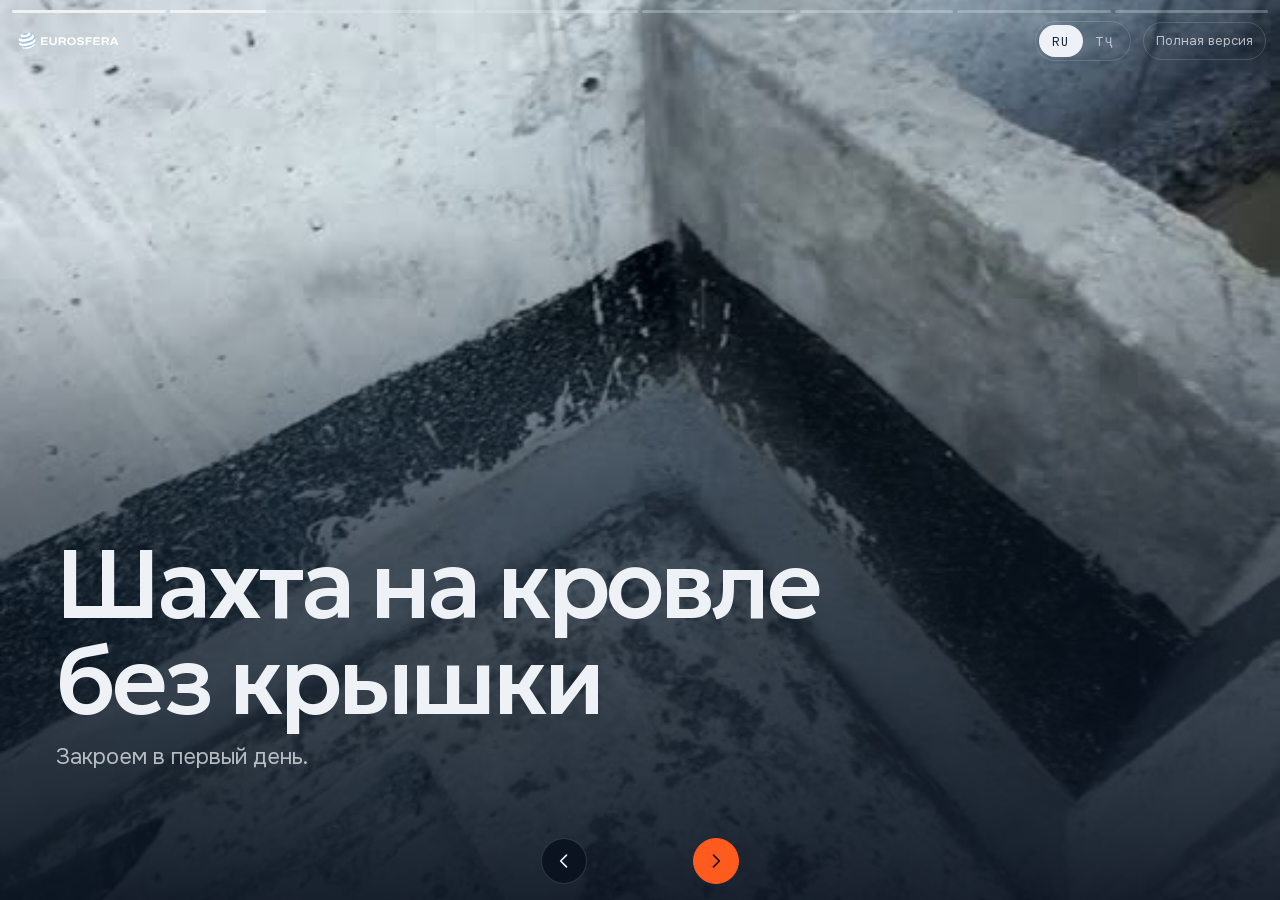
==== istorii.html @ 8c22d239 "Цена 30 000 € в месяц; короткие версии: прокрутка, сторис, одна минута; ролик для сайта Co-Authored-" ====
<!doctype html>
<html lang="ru" data-lang="ru">
<head>
<meta charset="utf-8">
<meta name="viewport" content="width=device-width, initial-scale=1, viewport-fit=cover">
<title>EUROSFERA для Sebiston Group — за 40 секунд</title>
<meta name="description" content="Предложение EUROSFERA для ГК «Sebiston Group»: целый отдел на ваших объектах — 30 000 € в месяц.">
<meta name="robots" content="noindex, nofollow">
<meta name="theme-color" content="#08111d">
<meta property="og:type" content="website">
<meta property="og:title" content="EUROSFERA для Sebiston Group — за 40 секунд">
<meta property="og:description" content="Достроим управление стройкой — этаж за этажом. Целый отдел на ваших объектах — 30 000 € в месяц.">
<meta property="og:image" content="https://gagauz113.github.io/eurosfera-90/img/og.jpg">
<meta property="og:image:width" content="1200"><meta property="og:image:height" content="630">
<meta name="twitter:card" content="summary_large_image">
<link rel="icon" href="img/favicon.svg" type="image/svg+xml">
<link rel="preload" as="font" type="font/woff2" href="fonts/geo-cyrillic.woff2" crossorigin>
<link rel="stylesheet" href="style.css">
<link rel="stylesheet" href="short.css">
<script>
(function(){var d=document.documentElement;d.classList.add('js');
if(/[?&]lang=tj/.test(location.search)){d.setAttribute('data-lang','tg');d.lang='tg';}
try{if(matchMedia('(prefers-reduced-motion: reduce)').matches)d.classList.add('reduce');}catch(e){}})();
window.__titles={ru:["EUROSFERA для Sebiston Group — за 40 секунд",''],tg:["EUROSFERA барои Sebiston Group — дар 40 сония",'']};
</script>
</head>
<body class="s-body">
<canvas id="scene" aria-hidden="true"></canvas>
<div class="scene-poster" aria-hidden="true"><img src="img/poster.jpg" alt="" width="1600" height="1000"></div>
<header class="s-top">
  <img src="img/logo-white.svg" alt="EUROSFERA" width="163" height="30">
  <div class="bar__lang" role="group" aria-label="Язык · Забон">
    <button type="button" data-set-lang="ru" aria-pressed="true">RU</button>
    <button type="button" data-set-lang="tg" aria-pressed="false" lang="tg">ТҶ</button>
  </div>
  <a class="s-full" href="index.html" data-keep-lang><span class="ru">Полная версия</span><span class="tg" lang="tg">Версияи пурра</span></a>
</header>
<div class="b-bars" aria-hidden="true"></div>
<button type="button" class="b-tap b-tap--prev" aria-label="Назад"></button>
<button type="button" class="b-tap b-tap--next" aria-label="Вперёд"></button>
<nav class="b-nav"><button type="button" class="b-prev" aria-label="Назад"><svg viewBox="0 0 24 24"><path d="M15 5l-7 7 7 7"/></svg></button><span class="b-pause" aria-live="polite"></span><button type="button" class="b-next" aria-label="Вперёд"><svg viewBox="0 0 24 24"><path d="M9 5l7 7-7 7"/></svg></button></nav>
<main class="b-stage">
<section class="b-slide" data-scene="hero" data-dur="6">
  <h2 class="b-title"><span class="ru">90 дней&nbsp;— и&nbsp;стройка работает как система</span><span class="tg" lang="tg">90 рӯз&nbsp;— ва&nbsp;сохтмон ҳамчун низом кор мекунад</span></h2>
  
</section>
<section class="b-slide" data-scene="about" data-dur="5.5"><div class="b-bg"><video muted loop playsinline preload="none" data-src="media/roof-shaft.mp4" poster="media/roof-shaft.jpg" aria-hidden="true"></video></div>
  <h2 class="b-title"><span class="ru">Шахта на&nbsp;кровле без&nbsp;крышки</span><span class="tg" lang="tg">Шахтаи бом бе сарпӯш</span></h2>
  <p class="b-text"><span class="ru">Закроем в&nbsp;первый день.</span><span class="tg" lang="tg">Дар&nbsp;рӯзи аввал мепӯшонем.</span></p>
</section>
<section class="b-slide" data-scene="about" data-dur="5.5"><div class="b-bg"><video muted loop playsinline preload="none" data-src="media/found-foil.mp4" poster="media/found-foil.jpg" aria-hidden="true"></video></div>
  <h2 class="b-title"><span class="ru">Фундамент −14 м на&nbsp;фольгоизоле</span><span class="tg" lang="tg">Таҳкурсӣ −14 м бо&nbsp;фолгоизол</span></h2>
  <p class="b-text"><span class="ru">Подберём технологию под слабый грунт.</span><span class="tg" lang="tg">Технологияро барои хоки суст интихоб мекунем.</span></p>
</section>
<section class="b-slide" data-scene="about" data-dur="5.5"><div class="b-bg"><video muted loop playsinline preload="none" data-src="media/roof-crumble.mp4" poster="media/roof-crumble.jpg" aria-hidden="true"></video></div>
  <h2 class="b-title"><span class="ru">Стяжка крошится</span><span class="tg" lang="tg">Стяжка мерезад</span></h2>
  <p class="b-text"><span class="ru">Сначала основание&nbsp;— потом гидроизоляция.</span><span class="tg" lang="tg">Аввал асос&nbsp;— баъд гидроизолятсия.</span></p>
</section>
<section class="b-slide" data-scene="floors" data-dur="12">
  <h2 class="b-title"><span class="ru">8 отделов&nbsp;— 8 этажей</span><span class="tg" lang="tg">8 шуъба&nbsp;— 8 ошёна</span></h2>
  <p class="b-text"><span class="ru">Кран ставит их по&nbsp;одному.</span><span class="tg" lang="tg">Кран онҳоро як-як мегузорад.</span></p>
</section>
<section class="b-slide b-slide--solid" data-scene="sheet" data-dur="7">
  <p class="b-title" style="color:var(--signal)"><span class="ru">30&nbsp;000&nbsp;€ в&nbsp;месяц</span><span class="tg" lang="tg">30&nbsp;000&nbsp;€ дар&nbsp;як&nbsp;моҳ</span></p>
  <h2 class="b-title"><span class="ru">Целый отдел на&nbsp;ваших объектах</span><span class="tg" lang="tg">Як&nbsp;шуъбаи пурра дар&nbsp;объектҳои шумо</span></h2>
  <p class="b-text"><span class="ru">Первый этап&nbsp;— 3 месяца.</span><span class="tg" lang="tg">Марҳилаи аввал&nbsp;— 3 моҳ.</span></p>
</section>
<section class="b-slide" data-scene="final" data-dur="30">
  <h2 class="b-title"><span class="ru">Следующий шаг&nbsp;— встреча</span><span class="tg" lang="tg">Қадами навбатӣ&nbsp;— вохӯрӣ</span></h2>
  
  <div class="b-cta"><a class="btn" href="tel:+359892098460"><span><span class="ru">Позвонить</span><span class="tg" lang="tg">Занг задан</span></span><i aria-hidden="true"></i></a>
      <a class="link link--light" href="mailto:sale@euro.s.bg">sale@euro.s.bg</a>
      <a class="link link--light" href="index.html" data-keep-lang><span class="ru">Полная презентация</span><span class="tg" lang="tg">Презентатсияи пурра</span></a></div>
</section>
<section class="b-slide a-center" data-scene="final" data-dur="9">
  <p class="a-verse" lang="tg" style="margin:0 auto">Биё, то қадри якдигар бидонем,<br>Ки то ногаҳ зи якдигар намонем.</p>
  <p class="a-verse-by mono"><span class="ru">Мавлоно Джалолиддин Балхи (Руми)</span><span class="tg" lang="tg">Мавлоно Ҷалолиддини Балхӣ</span></p>
  <p class="a-text ru" style="margin-left:auto;margin-right:auto">«Давай ценить друг друга — чтоб вдруг не&nbsp;остаться друг без&nbsp;друга».</p>
</section>
</main>
<script src="short.js" defer></script>
<script src="js/scene.min.js" defer></script>
</body>
</html>
---- style.css ----
/* Шрифты — локально. Все три содержат таджикские буквы қ ғ ҳ ҷ ӣ ӯ */
@font-face{font-family:"Geologica";font-weight:300 500;font-display:swap;src:url(fonts/geo-cyrillic-ext.woff2) format("woff2");unicode-range:U+0460-052F,U+1C80-1C8A,U+20B4,U+2DE0-2DFF,U+A640-A69F,U+FE2E-FE2F}
@font-face{font-family:"Geologica";font-weight:300 500;font-display:swap;src:url(fonts/geo-cyrillic.woff2) format("woff2");unicode-range:U+0301,U+0400-045F,U+0490-0491,U+04B0-04B1,U+2116}
@font-face{font-family:"Geologica";font-weight:300 500;font-display:swap;src:url(fonts/geo-latin.woff2) format("woff2");unicode-range:U+0000-00FF,U+0131,U+0152-0153,U+02BB-02BC,U+02C6,U+02DA,U+02DC,U+0304,U+0308,U+0329,U+2000-206F,U+20AC,U+2122,U+2191,U+2193,U+2212,U+2215,U+FEFF,U+FFFD}
@font-face{font-family:"Onest";font-weight:400 500;font-display:swap;src:url(fonts/onest-cyrillic-ext.woff2) format("woff2");unicode-range:U+0460-052F,U+1C80-1C8A,U+20B4,U+2DE0-2DFF,U+A640-A69F,U+FE2E-FE2F}
@font-face{font-family:"Onest";font-weight:400 500;font-display:swap;src:url(fonts/onest-cyrillic.woff2) format("woff2");unicode-range:U+0301,U+0400-045F,U+0490-0491,U+04B0-04B1,U+2116}
@font-face{font-family:"Onest";font-weight:400 500;font-display:swap;src:url(fonts/onest-latin.woff2) format("woff2");unicode-range:U+0000-00FF,U+0131,U+0152-0153,U+02BB-02BC,U+02C6,U+02DA,U+02DC,U+0304,U+0308,U+0329,U+2000-206F,U+20AC,U+2122,U+2191,U+2193,U+2212,U+2215,U+FEFF,U+FFFD}
@font-face{font-family:"IBM Plex Mono";font-weight:400;font-display:swap;src:url(fonts/plex-cyrillic-ext.woff2) format("woff2");unicode-range:U+0460-052F,U+1C80-1C8A,U+20B4,U+2DE0-2DFF,U+A640-A69F,U+FE2E-FE2F}
@font-face{font-family:"IBM Plex Mono";font-weight:400;font-display:swap;src:url(fonts/plex-cyrillic.woff2) format("woff2");unicode-range:U+0301,U+0400-045F,U+0490-0491,U+04B0-04B1,U+2116}
@font-face{font-family:"IBM Plex Mono";font-weight:400;font-display:swap;src:url(fonts/plex-latin.woff2) format("woff2");unicode-range:U+0000-00FF,U+0131,U+0152-0153,U+02BB-02BC,U+02C6,U+02DA,U+02DC,U+0304,U+0308,U+0329,U+2000-206F,U+20AC,U+2122,U+2191,U+2193,U+2212,U+2215,U+FEFF,U+FFFD}

@font-face{font-family:"Alegreya";font-style:italic;font-weight:400;font-display:swap;src:url(fonts/alegreya-i-cyrillic-ext.woff2) format("woff2");unicode-range:U+0460-052F,U+1C80-1C8A,U+20B4,U+2DE0-2DFF,U+A640-A69F,U+FE2E-FE2F}
@font-face{font-family:"Alegreya";font-style:italic;font-weight:400;font-display:swap;src:url(fonts/alegreya-i-cyrillic.woff2) format("woff2");unicode-range:U+0301,U+0400-045F,U+0490-0491,U+04B0-04B1,U+2116}
@font-face{font-family:"Alegreya";font-style:italic;font-weight:400;font-display:swap;src:url(fonts/alegreya-i-latin.woff2) format("woff2");unicode-range:U+0000-00FF,U+0131,U+0152-0153,U+02BB-02BC,U+02C6,U+02DA,U+02DC,U+0304,U+0308,U+0329,U+2000-206F,U+20AC,U+2122,U+2191,U+2193,U+2212,U+2215,U+FEFF,U+FFFD}

:root{
  --night:#08111d;
  --night-2:#0e1a2b;
  --paper:#f1f2ee;
  --paper-2:#e6e8e2;
  --white:#fbfbf8;
  --ink:#0b1b33;
  --dim:rgba(11,27,51,.68);
  --rule:rgba(11,27,51,.15);
  --light:#eef2f6;
  --light-dim:rgba(238,242,246,.72);
  --light-rule:rgba(238,242,246,.16);
  --signal:#ff5b1f;
  --signal-ink:#c2410c;
  --pad:clamp(20px,4.4vw,72px);
  --bar:56px;
  --display:"Geologica",system-ui,sans-serif;
  --text:"Onest",system-ui,sans-serif;
  --mono:"IBM Plex Mono",ui-monospace,monospace;
  --verse:"Alegreya",Georgia,serif;
  --ease:cubic-bezier(.22,.8,.2,1);
  color-scheme:dark;
}

/* ── язык: показываем только выбранный ── */
.tg{display:none}
html[data-lang="tg"] .ru{display:none}
html[data-lang="tg"] .tg{display:revert}

*,*::before,*::after{box-sizing:border-box}
html{-webkit-text-size-adjust:100%;background:var(--night);scroll-padding-top:calc(var(--bar) + 12px);scrollbar-color:#2a3d57 var(--night)}
body{margin:0;background:var(--night);color:var(--light);font:400 17px/1.55 var(--text);-webkit-font-smoothing:antialiased;overflow-x:clip}
img,video{display:block;max-width:100%}
a{color:inherit;text-decoration:none}
button{font:inherit;color:inherit;background:none;border:0;padding:0;cursor:pointer}
h1,h2,h3,p,ul,ol,dl,dd,dt,figure,blockquote{margin:0;padding:0}
ul,ol{list-style:none}
::selection{background:var(--signal);color:#160802}
:focus-visible{outline:2px solid var(--signal);outline-offset:3px;border-radius:4px}
.sheet :focus-visible,.panel :focus-visible,.fcard :focus-visible{outline-color:var(--ink)}
::-webkit-scrollbar{width:10px;height:10px}
::-webkit-scrollbar-track{background:var(--night)}
::-webkit-scrollbar-thumb{background:#24364f;border-radius:10px;border:2px solid var(--night)}
.mono{font:400 12.5px/1.45 var(--mono);letter-spacing:.05em;text-transform:uppercase}
.skip{position:fixed;left:-999px;top:8px;z-index:99;background:var(--paper);color:var(--ink);padding:10px 14px;border-radius:8px}
.skip:focus{left:16px}

/* ── сцена ── */
#scene{position:fixed;inset:0;width:100%;height:100%;z-index:0;display:block;background:var(--night)}
.scene-poster{display:none;position:fixed;inset:0;z-index:0}
.scene-poster img{width:100%;height:100%;object-fit:cover}
html.no-webgl .scene-poster{display:block}
.scene-poster::after{content:"";position:absolute;inset:0;background:rgba(8,17,29,.5)}
html.no-webgl #scene{display:none}

.flabels{position:fixed;inset:0;z-index:1;pointer-events:none;overflow:hidden}
.flabel{position:absolute;left:0;top:0;display:flex;align-items:center;gap:8px;padding:5px 10px 5px 6px;border-radius:999px;background:rgba(8,17,29,.86);color:var(--light);font:500 12.5px/1 var(--text);white-space:nowrap;opacity:0;transition:opacity .35s var(--ease),background .35s;margin-top:-13px;will-change:transform}
.flabel b{display:grid;place-items:center;width:18px;height:18px;border-radius:50%;background:var(--signal);color:#160802;font:500 11px/1 var(--mono)}
.flabel.is-on{opacity:1}
.flabel.is-active{background:var(--signal);color:#160802}
.flabel.is-active b{background:#160802;color:var(--signal)}
.flabel.is-done b{background:var(--light);color:var(--ink)}
@media (max-width:760px){.flabel{padding:4px;gap:0}.flabel > span,html[data-lang="tg"] .flabel > span.tg{display:none}}

/* ── шапка ── */
.bar{position:fixed;top:0;left:0;right:0;z-index:40;height:var(--bar);display:flex;align-items:center;gap:18px;padding:0 max(16px,env(safe-area-inset-right)) 0 max(16px,env(safe-area-inset-left));background:var(--night)}
.bar__logo img{height:22px;width:auto}
.bar__for{font-size:13.5px;color:var(--light-dim);white-space:nowrap}
.bar__lang{display:flex;margin-left:auto;border:1px solid var(--light-rule);border-radius:999px;padding:3px}
.bar__lang button{font:500 12.5px/1 var(--mono);letter-spacing:.06em;padding:8px 12px;border-radius:999px;color:var(--light-dim);transition:background .25s,color .25s;min-width:44px;min-height:32px}
.bar__lang button[aria-pressed="true"]{background:var(--light);color:var(--ink)}
.bar__cta{font-size:14px;padding:9px 16px;border-radius:999px;background:var(--signal);color:#160802;font-weight:500;white-space:nowrap;transition:background .25s}
.bar__cta:hover{background:#ff7340}
@media (max-width:640px){.bar__for{display:none}}
.bar__short{display:none}
@media (max-width:640px){.bar__long{display:none}.bar__short{display:inline}.bar__cta{padding:9px 13px}}
@media (max-width:440px){.bar{gap:10px}.bar__logo img{height:19px}}

.progress{position:fixed;top:var(--bar);left:0;right:0;height:2px;z-index:41;background:transparent;pointer-events:none}
.progress i{display:block;height:100%;background:var(--signal);transform-origin:left;transform:scaleX(0)}

/* ── нижний пульт: главы как слайды ── */
.dock{position:fixed;z-index:42;left:50%;bottom:max(14px,env(safe-area-inset-bottom));transform:translateX(-50%);display:flex;align-items:center;gap:4px;padding:5px;border-radius:999px;background:#08111d;border:1px solid var(--light-rule);box-shadow:0 10px 30px -10px rgba(0,0,0,.6)}
.dock__btn{width:44px;height:44px;border-radius:50%;display:grid;place-items:center;transition:background .25s,transform .2s var(--ease)}
.dock__btn svg{width:20px;height:20px;fill:none;stroke:var(--light);stroke-width:2;stroke-linecap:round;stroke-linejoin:round}
.dock__btn:hover{background:rgba(238,242,246,.1)}
.dock__btn:active{transform:scale(.94)}
.dock__btn--next{background:var(--signal)}
.dock__btn--next svg{stroke:#160802}
.dock__btn--next:hover{background:#ff7340}
.dock__btn[disabled]{opacity:.35;pointer-events:none}
.dock__mid{display:flex;align-items:center;gap:10px;padding:0 12px;min-height:44px;border-radius:999px;width:212px;justify-content:center;overflow:hidden}
.dock__name{overflow:hidden;text-overflow:ellipsis}
@media (max-width:420px){.dock__mid{width:184px}}
.dock__mid:hover{background:rgba(238,242,246,.08)}
.dock__num{font:400 12.5px/1 var(--mono);letter-spacing:.06em;color:var(--light-dim);white-space:nowrap}
.dock__name{font:500 14.5px/1 var(--text);white-space:nowrap}
.toc{position:absolute;bottom:calc(100% + 10px);left:50%;transform:translateX(-50%);width:min(320px,calc(100vw - 32px));max-height:calc(100svh - 150px);overflow:auto;background:var(--night-2);border:1px solid var(--light-rule);border-radius:18px;padding:8px;box-shadow:0 20px 50px -20px rgba(0,0,0,.7)}
.toc a{display:flex;gap:12px;align-items:baseline;padding:8px 12px;border-radius:10px;font-size:15px}
.toc a span:first-child{font:400 12px/1 var(--mono);color:var(--light-dim);min-width:22px}
.toc a:hover,.toc a[aria-current="true"]{background:rgba(238,242,246,.08)}
.toc a[aria-current="true"] span:first-child{color:var(--signal)}

/* ── общие элементы ── */
.h2{font:500 clamp(30px,4.3vw,64px)/1.03 var(--display);letter-spacing:-.035em;text-wrap:balance;max-width:20ch}
html[data-lang="tg"] .h2{font-size:clamp(28px,3.9vw,58px)}
.h3{font:500 clamp(19px,1.5vw,22px)/1.2 var(--display);letter-spacing:-.015em}
.lead{font-size:clamp(17.5px,1.4vw,21px);line-height:1.5;max-width:52ch;text-wrap:pretty}
.note{font-size:14px;color:var(--dim);max-width:60ch}
.btn{display:inline-flex;align-items:center;gap:14px;padding:7px 7px 7px 24px;border-radius:999px;background:var(--signal);color:#160802;font:500 16px/1.1 var(--text);transition:background .25s,transform .2s var(--ease)}
.btn i{width:42px;height:42px;border-radius:50%;background:#160802;position:relative;flex:none;transition:transform .35s var(--ease)}
.btn i::before{content:"";position:absolute;left:50%;top:50%;width:9px;height:9px;border-top:2px solid var(--signal);border-right:2px solid var(--signal);transform:translate(-70%,-50%) rotate(45deg)}
.btn:hover{background:#ff7340}
.btn:hover i{transform:translateX(3px)}
.btn:active{transform:scale(.97)}
.link{font-weight:500;padding-bottom:3px;background:linear-gradient(currentColor,currentColor) 0 100%/100% 1px no-repeat;transition:background-size .35s var(--ease)}
.link:hover{background-size:0 1px;background-position:100% 100%}
.link--light{color:var(--light)}

.ticks{display:grid;gap:12px}
.ticks li{position:relative;padding-left:30px;max-width:56ch}
.ticks li::before{content:"";position:absolute;left:2px;top:.42em;width:12px;height:7px;border-left:2px solid var(--signal-ink);border-bottom:2px solid var(--signal-ink);transform:rotate(-45deg)}
.ticks--light li::before{border-color:var(--signal)}

/* ── главы ── */
main{position:relative;z-index:2}
.ch{position:relative}
.ch--sheet{padding:10px;background:var(--night)}
.ch--sheet:first-of-type{padding-top:calc(var(--bar) + 10px)}
.sheet{position:relative;background:var(--paper);color:var(--ink);border-radius:20px;padding:clamp(40px,7vh,96px) var(--pad) clamp(44px,8vh,104px);max-width:1600px;margin:0 auto;overflow:clip}
.sheet .note{color:var(--dim)}
.panel{background:var(--paper);color:var(--ink);border-radius:18px;padding:clamp(24px,2.6vw,36px);width:min(480px,100%);box-shadow:0 24px 60px -30px rgba(0,0,0,.65)}
.panel p{margin-top:14px;max-width:46ch}

/* появление */
html.app-ok [data-reveal]{opacity:0;transform:translateY(16px);transition:opacity .8s var(--ease),transform .8s var(--ease)}
html.app-ok [data-reveal].is-in,html.reduce [data-reveal],html.reveal-all [data-reveal]{opacity:1;transform:none}

/* 01 — начало */
.ch--hero{min-height:100svh;display:flex;flex-direction:column;justify-content:flex-end;padding:calc(var(--bar) + 24px) var(--pad) clamp(96px,14vh,140px)}
.ch--hero::before{content:"";position:absolute;inset:0;z-index:-1;pointer-events:none;background:linear-gradient(90deg,rgba(8,17,29,.9) 0%,rgba(8,17,29,.55) 38%,rgba(8,17,29,0) 70%),linear-gradient(0deg,rgba(8,17,29,.85) 0%,rgba(8,17,29,0) 45%)}
.hero{max-width:min(860px,100%)}
.hero__meta{color:var(--light-dim)}
.hero__title{font:500 clamp(40px,6.6vw,96px)/.98 var(--display);letter-spacing:-.04em;margin-top:18px;text-wrap:balance;max-width:14ch}
html[data-lang="tg"] .hero__title{font-size:clamp(36px,5.6vw,84px);max-width:15ch}
.hero__lead{margin-top:clamp(18px,3vh,28px);font-size:clamp(17px,1.35vw,20px);line-height:1.5;color:var(--light);max-width:50ch;text-wrap:pretty}
.hero__cta{display:flex;flex-wrap:wrap;align-items:center;gap:22px 28px;margin-top:clamp(22px,4vh,36px)}
.hero__cue{transition:opacity .4s var(--ease);position:absolute;right:var(--pad);bottom:clamp(96px,14vh,140px);color:var(--light-dim);writing-mode:vertical-rl;transform:rotate(180deg)}
@media (max-width:760px){
  .ch--hero{padding-bottom:104px}
  .hero__title{font-size:clamp(34px,9.4vw,44px);margin-top:12px}
  html[data-lang="tg"] .hero__title{font-size:clamp(30px,8.4vw,40px)}
  .hero__lead{font-size:15.5px;line-height:1.45;margin-top:14px}
  .hero__cta{margin-top:20px;gap:16px 22px}
  .hero__meta{font-size:12px}
  .ch--hero::before{background:linear-gradient(0deg,rgba(8,17,29,.96) 0%,rgba(8,17,29,.86) 46%,rgba(8,17,29,.15) 72%,rgba(8,17,29,0) 100%)}
  .hero__cue{display:none}
}

/* 02 — о вас */
.about{display:grid;grid-template-columns:minmax(0,5fr) minmax(0,6fr);gap:clamp(32px,6vw,96px);align-items:start}
.about__text p{margin-top:18px;max-width:52ch}
.about__text .lead{margin-top:22px}
.photo{margin-top:clamp(28px,4vh,44px);border-radius:14px;overflow:hidden;background:var(--paper-2)}
.photo img{width:100%;height:auto}
.photo--tall img{aspect-ratio:4/3.3;object-fit:cover;object-position:50% 35%}
.photo figcaption{padding:10px 2px 0;color:var(--dim);background:var(--paper)}
.about__list .h3{padding-bottom:14px;border-bottom:1px solid var(--ink)}
.reg{width:100%;border-collapse:collapse;font-size:15px}
.reg thead{position:absolute;width:1px;height:1px;overflow:hidden;clip:rect(0 0 0 0)}
.reg tr{border-bottom:1px solid var(--rule)}
.reg th,.reg td{text-align:left;vertical-align:top;padding:13px 12px 13px 0}
.reg th[scope="row"]{font:500 16.5px/1.25 var(--display);letter-spacing:-.01em;width:34%}
.reg td{color:var(--dim)}
.reg td:last-child{color:var(--ink)}
.about__list .note{margin-top:18px}
@media (max-width:900px){
  .about{grid-template-columns:1fr}
  .reg,.reg tbody,.reg tr,.reg th,.reg td{display:block;width:auto}
  .reg tr{padding:12px 0}
  .reg th,.reg td{padding:2px 0}
}

/* 03 — обход */
.seen__head{display:grid;grid-template-columns:minmax(0,1fr) minmax(0,1fr);gap:32px;align-items:end}
.log{display:grid;grid-template-columns:repeat(4,minmax(0,1fr));gap:clamp(18px,2.2vw,32px) clamp(14px,1.6vw,24px);margin-top:clamp(36px,6vh,64px)}
.log__item h3{font:500 clamp(17px,1.25vw,19.5px)/1.22 var(--display);letter-spacing:-.01em;margin-top:14px;text-wrap:balance}
.log__item p{font-size:15px;line-height:1.48;margin-top:8px;color:var(--dim)}
.log__item .tag{color:var(--signal-ink);margin-top:10px}
.log__item .tag::before{content:"";display:inline-block;width:16px;height:10px;margin-right:8px;vertical-align:-1px;background:url("data:image/svg+xml,%3Csvg xmlns='http://www.w3.org/2000/svg' viewBox='0 0 16 10'%3E%3Cpath d='M1 5h13M10 1l4 4-4 4' fill='none' stroke='%23c2410c' stroke-width='1.6' stroke-linecap='round' stroke-linejoin='round'/%3E%3C/svg%3E") no-repeat center/contain}
.log__item .offer{margin-top:10px;padding-top:10px;border-top:1px solid var(--rule);font-size:14.5px;line-height:1.45;color:var(--ink)}
.log__item .offer b{font-weight:500;color:var(--signal-ink);margin-right:4px}
.seen__disc{margin-top:12px;font-size:13.5px}
.clip{position:relative;aspect-ratio:9/16;border-radius:14px;overflow:hidden;background:#1a2433}
.clip video,.clip img{width:100%;height:100%;object-fit:cover}
.clip__n{position:absolute;left:10px;top:10px;padding:5px 8px;border-radius:999px;background:rgba(8,17,29,.82);color:var(--light)}
.clip--photo img{object-position:50% 70%}
.seen__foot{display:grid;grid-template-columns:minmax(0,3fr) minmax(0,2fr);gap:clamp(28px,5vw,80px);margin-top:clamp(48px,9vh,96px);padding-top:clamp(28px,4vh,40px);border-top:1px solid var(--ink);align-items:end}
.quote p{font:300 clamp(24px,2.7vw,40px)/1.18 var(--display);letter-spacing:-.025em;text-wrap:pretty}
.quote footer{margin-top:16px;color:var(--dim)}
.seen__vac{font-size:clamp(17px,1.3vw,19px);line-height:1.5}
.bot__note{margin-top:14px;font-size:13.5px}
@media (max-width:1100px){.log{grid-template-columns:repeat(2,minmax(0,1fr))}}
@media (max-width:760px){
  .seen__head,.seen__foot{grid-template-columns:1fr}
  .seen__head .lead{margin-top:0}
  .log{gap:24px 12px}
  .log__item p{font-size:14px}
}

/* 04 — пробелы (сцена) */
.ch--gaps{min-height:130svh;display:flex;align-items:center;padding:calc(var(--bar) + 30px) var(--pad) 110px}
.gaps{display:grid;grid-template-columns:1fr 1fr;gap:8px 18px;margin-top:20px;padding-top:18px;border-top:1px solid var(--rule)}
.gaps li{display:flex;gap:10px;align-items:baseline;font-size:15px;line-height:1.3}
.gaps b{display:inline-grid;place-items:center;flex:none;width:20px;height:20px;border-radius:50%;background:var(--signal);color:#160802;font-size:11px;letter-spacing:0;transform:translateY(3px)}
@media (max-width:760px){
  .ch--gaps{align-items:flex-end;min-height:150svh;padding-bottom:96px}
  .panel{padding:22px}
}

/* 05 — калькулятор */
.calc{display:grid;grid-template-columns:minmax(0,1fr) minmax(0,1fr);gap:clamp(32px,6vw,96px);align-items:start}
.calc__text .lead{margin-top:22px}
.leaks{margin-top:clamp(28px,5vh,48px);border-top:1px solid var(--ink)}
.leaks div{display:grid;grid-template-columns:minmax(110px,1fr) 3fr;gap:18px;padding:14px 0;border-bottom:1px solid var(--rule)}
.leaks dt{font:500 17px/1.3 var(--display)}
.leaks dd{color:var(--dim);font-size:15.5px}
.calc__box{background:var(--white);border-radius:18px;padding:clamp(22px,3vw,40px);box-shadow:0 1px 0 var(--rule),0 24px 50px -32px rgba(11,27,51,.35)}
.field{display:block}
.field + .field{margin-top:30px}
.field__top{display:flex;justify-content:space-between;align-items:baseline;gap:14px}
.field__name{font-weight:500}
.field output{font-size:15px;color:var(--ink);white-space:nowrap}
.field__scale,.field__hint{display:flex;justify-content:space-between;margin-top:8px;color:var(--dim);font-size:13.5px}
.field__scale{font-size:12px}
input[type=range]{-webkit-appearance:none;appearance:none;width:100%;height:32px;background:transparent;margin-top:8px;cursor:pointer;touch-action:pan-y}
input[type=range]::-webkit-slider-runnable-track{height:3px;border-radius:3px;background:linear-gradient(var(--ink),var(--ink)) 0/var(--fill,20%) 100% no-repeat,var(--rule)}
input[type=range]::-moz-range-track{height:3px;border-radius:3px;background:var(--rule)}
input[type=range]::-moz-range-progress{height:3px;background:var(--ink)}
input[type=range]::-webkit-slider-thumb{-webkit-appearance:none;width:26px;height:26px;border-radius:50%;background:var(--signal);border:4px solid var(--white);box-shadow:0 0 0 1px var(--signal-ink);margin-top:-11.5px}
input[type=range]::-moz-range-thumb{width:20px;height:20px;border-radius:50%;background:var(--signal);border:4px solid var(--white);box-shadow:0 0 0 1px var(--signal-ink)}
.calc__res{display:grid;grid-template-columns:1fr 1fr;gap:20px;margin-top:34px;padding-top:24px;border-top:1px solid var(--ink)}
.calc__res > div:first-child{grid-column:1/-1}
.calc__lbl{display:block;font-size:14px;color:var(--dim)}
.calc__big{display:block;font:500 clamp(36px,5.4vw,76px)/1 var(--display);letter-spacing:-.04em;margin-top:6px;color:var(--signal-ink);font-variant-numeric:tabular-nums}
.calc__mid{display:block;font:500 clamp(24px,2.4vw,34px)/1.05 var(--display);letter-spacing:-.03em;margin-top:6px;font-variant-numeric:tabular-nums}
.calc__small{display:block;font-size:13.5px;color:var(--dim);margin-top:4px}
.calc__box .note{margin-top:22px;font-size:13px}
@media (max-width:900px){.calc{grid-template-columns:1fr}}

/* 06 — восемь этажей */
.ch--floors{padding:0}
.floors__intro{margin:0 var(--pad);position:relative;top:0;width:auto;max-width:480px}
.ch--floors > .floors__intro{margin-top:calc(var(--bar) + 30vh)}
.floors__track{position:relative;height:calc(100svh + 8 * 85svh)}
.floors__stick{position:sticky;top:0;height:100svh;display:flex;align-items:center;padding:calc(var(--bar) + 24px) var(--pad) 104px}
.floors__box{width:min(480px,100%)}
.rail{display:grid;grid-template-columns:repeat(8,1fr);gap:4px;width:min(480px,100%);margin-bottom:10px}
.rail li{height:3px;border-radius:3px;background:rgba(238,242,246,.22);overflow:hidden;position:relative}
.rail li i{position:absolute;inset:0;background:var(--light);transform-origin:left;transform:scaleX(0)}
.rail li.is-on i{background:var(--signal)}
.fcards{display:grid;width:min(480px,100%)}
.fcard{grid-area:1/1;background:var(--paper);color:var(--ink);border-radius:18px;padding:clamp(22px,2.4vw,32px);box-shadow:0 24px 60px -30px rgba(0,0,0,.7);opacity:0;visibility:hidden;transform:translateY(10px);transition:opacity .45s var(--ease),transform .45s var(--ease),visibility 0s .45s}
.fcard.is-on{opacity:1;visibility:visible;transform:none;transition:opacity .45s var(--ease),transform .45s var(--ease),visibility 0s}
.fcard__n{color:var(--signal-ink)}
.fcard__t{font:500 clamp(26px,2.4vw,34px)/1.05 var(--display);letter-spacing:-.03em;margin-top:8px;text-wrap:balance}
.fcard__now{margin-top:14px;font-size:15.5px;line-height:1.45;color:var(--dim)}
.fcard__now b{font-weight:500;color:var(--signal-ink);margin-right:4px}
.fcard__do{display:grid;gap:9px;margin-top:16px;padding-top:16px;border-top:1px solid var(--rule)}
.fcard__do li{position:relative;padding-left:26px;font-size:15.5px;line-height:1.4}
.fcard__do li::before{content:"";position:absolute;left:2px;top:.36em;width:11px;height:6px;border-left:2px solid var(--ink);border-bottom:2px solid var(--ink);transform:rotate(-45deg)}
.fcard__rep{margin-top:16px;color:var(--dim);text-transform:none;letter-spacing:.02em;font-size:12.5px}
@media (max-width:760px){
  .ch--floors > .floors__intro{margin-top:calc(var(--bar) + 44vh)}
  .floors__stick{align-items:flex-end;padding:calc(var(--bar) + 16px) 16px 84px}
  .fcard{padding:18px 18px 16px}
  .fcard__t{font-size:24px}
  .fcard__now,.fcard__do li{font-size:14.5px}
  .fcard__do{gap:6px;margin-top:12px;padding-top:12px}
  .fcard__rep{margin-top:12px;font-size:12px}
}

/* 07 — бот */
.bot{display:grid;grid-template-columns:minmax(0,1fr) minmax(0,430px);gap:clamp(32px,6vw,96px);align-items:center}
.bot__text .lead{margin-top:22px}
.bot__text .ticks{margin-top:28px}
.bot__punch{margin-top:28px;font:500 clamp(19px,1.6vw,24px)/1.3 var(--display);letter-spacing:-.02em;max-width:30ch}
.phone{background:#0e1621;color:#e9eef4;border-radius:38px;border:10px solid #04080e;box-shadow:0 40px 80px -40px rgba(11,27,51,.6);display:flex;flex-direction:column;height:min(720px,82svh);min-height:560px;overflow:hidden}
.phone__top{display:flex;align-items:center;gap:12px;padding:16px 16px 12px;background:#17212b;border-bottom:1px solid rgba(255,255,255,.05)}
.phone__ava{width:38px;height:38px;border-radius:50%;background:var(--signal);display:grid;place-items:center;flex:none}
.phone__ava svg{width:20px;height:20px;fill:none;stroke:#160802;stroke-width:2;stroke-linejoin:round}
.phone__who b{display:block;font-weight:500;font-size:15px}
.phone__who small{font-size:12.5px;color:#7f91a4}
.chat{flex:1;display:flex;flex-direction:column;justify-content:flex-start;gap:8px;padding:14px 12px;overflow-y:auto;overscroll-behavior:contain;scrollbar-width:thin;scrollbar-color:#2b3a4c transparent;font-size:14px;line-height:1.38}
.chat::before{content:"";flex:1 1 auto}
.msg{max-width:86%;padding:8px 11px 9px;border-radius:14px;background:#182533;align-self:flex-start;border-bottom-left-radius:4px}
.msg__from{display:block;font-size:12.5px;font-weight:500;color:#6ab2f2;margin-bottom:3px}
.msg__voice{display:flex;align-items:center;gap:8px;margin:2px 0 6px}
.msg__voice svg{width:18px;height:18px;fill:none;stroke:#6ab2f2;stroke-width:2;stroke-linecap:round}
.msg__voice i{flex:1;height:14px;min-width:90px;background:repeating-linear-gradient(90deg,#6ab2f2 0 2px,transparent 2px 5px);-webkit-mask:linear-gradient(90deg,#000 0 60%,rgba(0,0,0,.35) 60%);mask:linear-gradient(90deg,#000 0 60%,rgba(0,0,0,.35) 60%)}
.msg__voice em{font-style:normal;font-size:11px;color:#7f91a4}
.msg__txt{color:#c9d6e2;font-style:normal}
.msg--bot{background:#1d2a39}
.msg--bot b{font-weight:500}
.msg--out{align-self:flex-end;background:#2b5278;border-bottom-left-radius:14px;border-bottom-right-radius:4px}
.msg--out .msg__from{color:#b8d9f8}
.msg--out .msg__txt{color:#fff}
.ok{display:inline-block;width:12px;height:7px;border-left:2px solid #5fd38a;border-bottom:2px solid #5fd38a;transform:rotate(-45deg) translate(1px,-2px)}
.prices{display:grid;gap:3px;margin:8px 0;font-size:12px}
.prices > span{display:flex;justify-content:space-between;gap:12px;padding:4px 8px;border-radius:6px;background:rgba(255,255,255,.04)}
.prices > span.best{background:rgba(95,211,138,.14);color:#bff0d0}
.prices b{font-weight:400}
.phone__foot{display:flex;justify-content:space-between;align-items:center;gap:12px;padding:10px 14px 12px;background:#17212b;color:#7f91a4}
.phone__foot .mono{font-size:11.5px;letter-spacing:.03em}
.replay{font-size:13px;color:#e9eef4;padding:8px 12px;border-radius:999px;border:1px solid rgba(255,255,255,.18);white-space:nowrap}
.replay:hover{background:rgba(255,255,255,.08)}
html.app-ok .chat .msg{display:none}
html.app-ok .chat .msg.is-in{display:block;animation:pop .45s var(--ease) both}
html.app-ok .chat .typing{display:flex}
.typing{align-self:flex-start;gap:4px;padding:11px 12px;border-radius:14px;background:#1d2a39;display:none}
.typing i{width:6px;height:6px;border-radius:50%;background:#7f91a4;animation:dot 1s infinite}
.typing i:nth-child(2){animation-delay:.15s}.typing i:nth-child(3){animation-delay:.3s}
@keyframes pop{from{opacity:0;transform:translateY(8px) scale(.98)}to{opacity:1;transform:none}}
@keyframes dot{0%,100%{opacity:.3}50%{opacity:1}}
@media (max-width:900px){.bot{grid-template-columns:1fr}.phone{max-width:420px;width:100%;margin:0 auto;height:640px}}

/* 08 — инструкции */
.docs{display:grid;grid-template-columns:minmax(0,5fr) minmax(0,6fr);gap:clamp(32px,6vw,96px);align-items:start}
.docs__text .lead{margin-top:22px}
.docs__text .ticks{margin-top:28px}
.paper{background:var(--white);border-radius:6px;padding:clamp(22px,3vw,40px);box-shadow:0 2px 4px rgba(11,27,51,.06),0 30px 60px -30px rgba(11,27,51,.35);transform:rotate(-.6deg)}
.paper__head{color:var(--dim);padding-bottom:14px;border-bottom:1px solid var(--rule)}
.paper__cols{display:grid;grid-template-columns:1fr 1fr;gap:clamp(18px,2.4vw,36px);margin-top:20px}
.paper__cols > div + div{padding-left:clamp(18px,2.4vw,36px);border-left:1px solid var(--rule)}
.paper h3{font:500 17px/1.25 var(--display);letter-spacing:-.01em}
.paper ol{counter-reset:p;margin-top:14px;display:grid;gap:10px}
.paper li{counter-increment:p;position:relative;padding-left:26px;font-size:14.5px;line-height:1.45}
.paper li::before{content:counter(p);position:absolute;left:0;top:1px;font:400 12px/1.6 var(--mono);color:var(--signal-ink)}
.paper__sign{display:flex;flex-wrap:wrap;gap:12px 28px;margin-top:26px;padding-top:14px;border-top:1px dashed var(--rule);color:var(--dim);font-size:12px}
@media (max-width:900px){.docs{grid-template-columns:1fr}.paper{transform:none}}
@media (max-width:620px){.paper__cols{grid-template-columns:1fr}.paper__cols > div + div{padding-left:0;border-left:0;padding-top:18px;border-top:1px solid var(--rule)}}

/* 09 — фабрики */
.fab .lead{margin-top:22px}
.chain{display:grid;grid-template-columns:repeat(3,minmax(0,1fr));gap:0;margin-top:clamp(36px,6vh,64px);position:relative}
.chain__node{position:relative;padding:26px 24px 0 0;border-top:2px solid var(--ink)}
.chain__node::before{content:"";position:absolute;left:0;top:-8px;width:14px;height:14px;border-radius:50%;background:var(--ink)}
.chain__node::after{content:"";position:absolute;right:14px;top:-7px;width:11px;height:11px;border-top:2px solid var(--ink);border-right:2px solid var(--ink);transform:rotate(45deg)}
.chain__node:last-child::after{display:none}
.chain__node b{display:block;font:500 clamp(20px,1.9vw,28px)/1.1 var(--display);letter-spacing:-.025em}
.chain__node > span{display:block;margin-top:8px;color:var(--dim);font-size:15px;max-width:30ch}
.chain__node--us{border-top-color:var(--signal)}
.chain__node--us::before{background:var(--signal)}
.chain__node--us b{color:var(--signal-ink)}
.fab__cols{display:grid;grid-template-columns:minmax(0,1fr) minmax(0,1fr);gap:clamp(28px,5vw,80px);margin-top:clamp(40px,7vh,72px)}
.steps3{display:grid;gap:14px}
.steps3 li{display:flex;gap:14px;align-items:baseline;font-size:17px;padding-bottom:14px;border-bottom:1px solid var(--rule)}
.steps3 b{color:var(--signal-ink);flex:none}
.fab__what p{margin-top:10px;max-width:52ch}
.fab__punch{font:500 clamp(18px,1.5vw,22px)/1.3 var(--display);letter-spacing:-.02em;margin-top:22px !important}
@media (max-width:820px){
  .chain{grid-template-columns:1fr;gap:26px;padding-left:18px;border-left:2px solid var(--ink)}
  .chain__node{border-top:0;padding:0}
  .chain__node::before{left:-26px;top:6px}
  .chain__node::after{display:none}
  .fab__cols{grid-template-columns:1fr}
}

/* 10 — команда */
.team{display:grid;grid-template-columns:minmax(0,1fr) minmax(0,1fr);gap:clamp(32px,6vw,96px);align-items:start}
.team__text .lead{margin-top:22px}
.photo--wide img{aspect-ratio:1024/462;object-fit:cover}
.team__lists{display:grid;gap:30px}
.team__part{margin-top:14px;color:var(--dim);max-width:52ch}
.team__dayh{margin-top:clamp(28px,4vh,40px)}
.day{display:grid;margin-top:12px;border-top:1px solid var(--ink)}
.day li{display:grid;grid-template-columns:64px 1fr;gap:14px;align-items:baseline;padding:11px 0;border-bottom:1px solid var(--rule);font-size:16px}
.day b{font-weight:400;color:var(--signal-ink);font-size:13px}
.who{margin-top:clamp(28px,4vh,40px);padding:clamp(18px,2vw,24px);border-radius:14px;background:var(--paper-2)}
.who p{margin-top:8px;max-width:56ch}
.team__lists .h3{padding-bottom:12px;border-bottom:1px solid var(--ink)}
.roles{display:grid;gap:0}
.roles li{padding:11px 0;border-bottom:1px solid var(--rule);font-size:16px}
.roles--two{grid-template-columns:1fr 1fr;column-gap:24px}
@media (max-width:900px){.team{grid-template-columns:1fr}}
@media (max-width:520px){.roles--two{grid-template-columns:1fr}}

/* 11 — 90 дней */
.weeks{display:grid;grid-template-columns:repeat(13,1fr);gap:4px;margin-top:clamp(36px,6vh,60px)}
.weeks i{height:10px;border-radius:2px;background:var(--ink);opacity:.18}
.weeks i:nth-child(-n+4){opacity:.4}
.weeks i:nth-child(n+5):nth-child(-n+9){opacity:.65}
.weeks i:nth-child(n+10){background:var(--signal)}
.months{display:grid;grid-template-columns:repeat(3,minmax(0,1fr));gap:clamp(22px,3vw,48px);margin-top:22px}
.months li{padding-top:18px;border-top:1px solid var(--ink)}
.months .mono{color:var(--dim)}
.months h3{font:500 clamp(28px,3vw,44px)/1 var(--display);letter-spacing:-.035em;margin-top:12px}
.months li > p:nth-of-type(2){margin-top:14px;font-size:16px;max-width:38ch}
.months__check{margin-top:14px;padding-top:12px;border-top:1px dashed var(--rule);font-size:15px;max-width:40ch;color:var(--ink)}
.months__check::before{content:"";display:inline-block;width:10px;height:6px;margin-right:9px;border-left:2px solid var(--signal-ink);border-bottom:2px solid var(--signal-ink);transform:rotate(-45deg) translateY(-3px)}
@media (max-width:820px){.months{grid-template-columns:1fr}.weeks{grid-template-columns:repeat(13,1fr)}}

/* 12 — стоимость */
.sheet--price{background:var(--white)}
.price__title{font:500 clamp(48px,8vw,96px)/.95 var(--display);letter-spacing:-.045em;text-wrap:balance}
.price__sub{margin-top:16px;font-size:clamp(17px,1.4vw,21px);line-height:1.45;max-width:56ch;color:var(--ink)}
.price__parts{display:grid;grid-template-columns:1fr 1fr;gap:clamp(22px,3vw,48px);margin-top:clamp(36px,6vh,64px)}
.part{padding-top:18px;border-top:2px solid var(--ink)}
.part__sum{display:block;font-size:15px;color:var(--signal-ink)}
.part h3{font:500 clamp(22px,2vw,30px)/1.1 var(--display);letter-spacing:-.025em;margin-top:10px;text-wrap:balance}
.part p{margin-top:12px;max-width:50ch;color:var(--dim)}
.payback{display:grid;grid-template-columns:minmax(0,1fr) minmax(0,1fr);gap:clamp(28px,5vw,80px);margin-top:clamp(44px,8vh,84px);align-items:center}
.payback .leaks{margin-top:16px}
.calc__pb .calc__mid{color:var(--signal-ink)}
.price__terms{margin-top:18px;padding-top:16px;border-top:1px solid var(--rule);font-size:14.5px;color:var(--dim);max-width:90ch}
@media (max-width:900px){.payback{grid-template-columns:1fr}}
.price__also{margin-top:clamp(40px,7vh,72px);padding:clamp(22px,3vw,36px);border-radius:16px;background:var(--paper)}
.ticks--inline{grid-template-columns:repeat(auto-fit,minmax(min(100%,300px),1fr));margin-top:16px}
.price__cmp{margin-top:22px;padding-top:18px;border-top:1px solid var(--rule);font:500 clamp(17px,1.4vw,20px)/1.35 var(--display);letter-spacing:-.015em}
@media (max-width:760px){.price__parts{grid-template-columns:1fr}}

/* 13 — дальше */
.next .lead{margin-top:22px}
.path{display:grid;grid-template-columns:repeat(3,minmax(0,1fr));gap:clamp(22px,3vw,48px);margin-top:clamp(36px,6vh,64px)}
.path li{padding-top:18px;border-top:1px solid var(--ink)}
.path b{display:block;font:500 clamp(36px,4vw,60px)/1 var(--display);letter-spacing:-.04em;color:var(--signal-ink)}
.path__arrow svg{width:clamp(40px,4vw,56px);height:auto;margin:6px 0 4px}
.path h3{font:500 clamp(20px,1.8vw,26px)/1.15 var(--display);letter-spacing:-.02em;margin-top:14px}
.path p{margin-top:10px;color:var(--dim);max-width:40ch}
@media (max-width:820px){.path{grid-template-columns:1fr}}

/* 14 — итог (сцена) */
.ch--final{min-height:100svh;padding:calc(var(--bar) + 40px) var(--pad) 120px}
.final{display:grid;grid-template-columns:minmax(0,480px) minmax(0,1fr);gap:32px;align-items:end;min-height:calc(100svh - var(--bar) - 160px)}
.final__panel .ticks{margin-top:18px;gap:9px}
.final__panel .ticks li{font-size:15.5px}
.final__panel .ticks li::before{border-color:var(--signal-ink)}
.contact{justify-self:end;text-align:right;max-width:620px}
.contact__title{font:500 clamp(40px,5.2vw,78px)/.98 var(--display);letter-spacing:-.04em;text-wrap:balance}
html[data-lang="tg"] .contact__title{font-size:clamp(34px,4.2vw,64px);max-width:12ch;margin-left:auto}
.contact__next{margin-top:14px;font-size:clamp(16px,1.3vw,19px);line-height:1.45;color:var(--light);max-width:44ch;margin-left:auto}
.contact__who{margin-top:14px;color:var(--light-dim)}
.contact__ways{display:grid;gap:4px;margin-top:22px}
.contact__big{font:400 clamp(22px,2.2vw,32px)/1.25 var(--display);letter-spacing:-.02em;justify-self:end;background:linear-gradient(var(--signal),var(--signal)) 0 100%/100% 2px no-repeat;padding-bottom:2px;transition:color .25s}
.contact__big:hover{color:var(--signal)}
.contact__firm{margin-top:22px;color:var(--light-dim);text-transform:none;letter-spacing:.02em;font-size:12px}
.credits{margin-top:12px;font-size:12px;color:rgba(238,242,246,.5);max-width:60ch;margin-left:auto}
.ch--final::before{content:"";position:absolute;inset:0;z-index:-1;pointer-events:none;background:linear-gradient(0deg,rgba(8,17,29,.92) 0%,rgba(8,17,29,0) 50%)}
@media (max-width:900px){
  .ch--final{padding-top:60svh}
  .final{grid-template-columns:1fr;min-height:0}
  .contact{justify-self:start;text-align:left}
  .contact__big{justify-self:start}
  .credits{margin-left:0}
  .contact__next{margin-left:0}
}

/* без движения */
@media (prefers-reduced-motion:reduce){
  *,*::before,*::after{animation-duration:.01ms !important;animation-iteration-count:1 !important;transition-duration:.01ms !important;scroll-behavior:auto !important}
}

/* печать: листы по порядку */
@media print{
  #scene,.flabels,.bar,.dock,.progress,.scene-poster{display:none !important}
  body{background:#fff}
  .sheet{border-radius:0}
  [data-reveal]{opacity:1 !important;transform:none !important}
  .chat .msg{display:block !important}
}

/* горизонтальный телефон: невысокий экран */
@media (max-height:520px) and (orientation:landscape){
  :root{--bar:48px}
  .floors__stick{align-items:center;padding:calc(var(--bar) + 8px) 16px 64px}
  .fcard{padding:14px 16px}
  .fcard__t{font-size:20px}
  .fcard__do{display:none}
  .fcard__now{margin-top:8px;font-size:13.5px}
  .fcard__rep{margin-top:8px}
  .dock{bottom:8px}
  .dock__btn{width:38px;height:38px}
  .dock__mid{min-height:38px}
}

/* стихи: эпиграф к цене и финальный бейт */
.verse{font:italic 400 1em/1.18 var(--verse);letter-spacing:0;text-wrap:balance}
.worth{display:grid;grid-template-columns:minmax(0,5fr) minmax(0,6fr);gap:clamp(28px,5vw,88px);align-items:end;padding-bottom:clamp(40px,7vh,72px);margin-bottom:clamp(40px,7vh,72px);border-bottom:1px solid var(--rule)}
.worth__epi .verse{font-size:clamp(28px,3vw,46px);color:var(--ink)}
.worth__tr{margin-top:14px;color:var(--dim);font-size:15.5px;max-width:42ch}
.worth__epi footer{margin-top:14px;color:var(--signal-ink)}
.worth__title{font:500 clamp(30px,4vw,60px)/1.02 var(--display);letter-spacing:-.035em;text-wrap:balance}
.worth__text{margin-top:18px;font-size:clamp(17px,1.35vw,20px);line-height:1.5;max-width:52ch}
html[data-lang="tg"] .worth__tr,html[data-lang="tg"] .bayt__tr{display:none}
@media (max-width:820px){.worth{grid-template-columns:1fr;align-items:start}}

.ch--bayt{min-height:100svh;display:flex;align-items:center;justify-content:center;padding:calc(var(--bar) + 40px) var(--pad) 130px;text-align:center}
.ch--bayt::before{content:"";position:absolute;inset:0;z-index:-1;pointer-events:none;background:radial-gradient(ellipse at 50% 52%,rgba(8,17,29,.95) 0%,rgba(8,17,29,.86) 50%,rgba(8,17,29,.55) 100%)}
.bayt{max-width:1100px}
.bayt__verse .verse{font-size:clamp(34px,5.6vw,86px);line-height:1.12;color:#fff7ea}
.bayt__verse footer{margin-top:22px;color:#ff8a5c}
.bayt__tr{margin:26px auto 0;font-size:clamp(17px,1.5vw,22px);line-height:1.45;color:var(--light-dim);max-width:44ch;font-style:normal}
.bayt__us{margin:clamp(30px,5vh,48px) auto 0;font:300 clamp(19px,1.8vw,26px)/1.35 var(--display);letter-spacing:-.015em;max-width:40ch;text-wrap:balance}
.bayt__sign{display:flex;flex-wrap:wrap;justify-content:center;align-items:center;gap:14px 26px;margin-top:clamp(30px,5vh,44px)}
.bayt__sign img{height:22px;width:auto}
html.app-ok .bayt__verse .w{display:inline-block;opacity:0;transform:translateY(.28em);filter:blur(6px);transition:opacity 1.3s var(--ease),transform 1.3s var(--ease),filter 1.3s var(--ease);transition-delay:calc(var(--i) * 190ms + 200ms)}
html.app-ok .bayt .bayt__verse footer,html.app-ok .bayt .bayt__tr,html.app-ok .bayt .bayt__us,html.app-ok .bayt .bayt__sign{opacity:0;transition:opacity 1.2s var(--ease) 3.1s}
html.app-ok .bayt.is-in .bayt__verse footer,html.app-ok .bayt.is-in .bayt__tr,html.app-ok .bayt.is-in .bayt__us,html.app-ok .bayt.is-in .bayt__sign,html.reduce .bayt .bayt__tr,html.reduce .bayt .bayt__us,html.reduce .bayt .bayt__sign,html.reduce .bayt .bayt__verse footer{opacity:1}
.br-m{display:none}
@media (max-width:600px){.br-m{display:inline}}
html.app-ok .bayt.is-in .bayt__verse .w,html.reduce .bayt__verse .w,html.reveal-all .bayt__verse .w{opacity:1;transform:none;filter:none}

/* приёмка арт-директора: правки */
html.scrolled .hero__cue{opacity:0}
.panel .h2{font-size:clamp(28px,3.1vw,48px)}
html[data-lang="tg"] .panel .h2{font-size:clamp(26px,2.8vw,44px)}
.panel p,.fcard__now,.fcard__do li,.log__item p,.months li p,.path p{text-wrap:pretty}
.chat{-webkit-mask-image:linear-gradient(to bottom,transparent 0,#000 26px);mask-image:linear-gradient(to bottom,transparent 0,#000 26px)}
.calc__warn{margin-top:14px;padding:10px 12px;border-radius:10px;background:var(--paper-2);font-size:14px;color:var(--ink)}
.calc__pb.is-off .calc__mid{color:var(--dim)}
/* тёмная пауза со сценой */
.ch--night{background:transparent;min-height:100svh;display:flex;align-items:center}
.ch--night::before{content:"";position:absolute;inset:0;z-index:-1;pointer-events:none;background:linear-gradient(90deg,rgba(8,17,29,.92) 0%,rgba(8,17,29,.72) 45%,rgba(8,17,29,.12) 80%)}
.sheet--night{background:transparent;color:var(--light);width:100%;padding-top:calc(var(--bar) + 40px);padding-bottom:110px}
.sheet--night .next{max-width:880px}
.sheet--night .lead{color:var(--light)}
.sheet--night .path li{border-top-color:var(--light-rule)}
.sheet--night .path b{color:var(--signal)}
.sheet--night .path p{color:var(--light-dim)}
@media (max-width:760px){
  .ch--night{align-items:flex-end}
  .ch--night::before{background:linear-gradient(0deg,rgba(8,17,29,.96) 0%,rgba(8,17,29,.86) 60%,rgba(8,17,29,.2) 100%)}
  .sheet--night{padding-top:42svh}
}
/* обход на телефоне — карусель */
@media (max-width:600px){
  .log{display:flex;overflow-x:auto;scroll-snap-type:x mandatory;gap:14px;margin:28px calc(var(--pad) * -1) 0;padding:0 var(--pad) 8px;scrollbar-width:none}
  .log::-webkit-scrollbar{display:none}
  .log__item{flex:0 0 78%;scroll-snap-align:start}
  .log__item .clip{aspect-ratio:4/5}
  .log__item p{font-size:15px}
}
/* невысокий телефон (iPhone SE) */
@media (max-width:420px) and (max-height:700px){
  .hero__meta{display:none}
  .hero__title{font-size:30px}
  .hero__lead{font-size:14.5px}
}

/* пока 3D грузится — готовая картинка дома */
html:not(.scene-ready):not(.no-webgl) .scene-poster{display:block}
---- short.css ----
/* Короткие версии: A — прокрутка, B — сторис, C — одна минута. Токены и шрифты — из style.css */
.s-body{padding:0;overflow-x:clip}
.s-top{position:fixed;top:0;left:0;right:0;z-index:40;display:flex;align-items:center;gap:12px;height:54px;padding:0 max(14px,env(safe-area-inset-right)) 0 max(14px,env(safe-area-inset-left));background:linear-gradient(180deg,rgba(8,17,29,.9),rgba(8,17,29,0))}
.s-top img{height:20px;width:auto}
.s-top .bar__lang{margin-left:auto}
.s-full{font-size:13px;color:var(--light-dim);padding:8px 12px;border:1px solid var(--light-rule);border-radius:999px;white-space:nowrap}
.s-full:hover{color:var(--light);border-color:var(--light-dim)}
@media (max-width:420px){.s-full{display:none}}

/* ── A: экраны с прилипанием ── */
html.s-snap{scroll-snap-type:y mandatory}
.a-screen{position:relative;z-index:2;min-height:100svh;scroll-snap-align:start;display:flex;flex-direction:column;justify-content:flex-end;padding:76px var(--pad) clamp(84px,12vh,120px)}
.a-screen::before{content:"";position:absolute;inset:0;z-index:-1;pointer-events:none;background:linear-gradient(0deg,rgba(8,17,29,.95) 0%,rgba(8,17,29,.7) 38%,rgba(8,17,29,0) 70%)}
.a-screen--solid::before{background:var(--night)}
.a-screen--paper{color:var(--ink)}
.a-screen--paper::before{background:var(--paper)}
.a-kick{font:400 12.5px/1.4 var(--mono);letter-spacing:.06em;text-transform:uppercase;color:#ff8a5c}
.a-screen--paper .a-kick{color:var(--signal-ink)}
.a-title{font:500 clamp(40px,7.2vw,104px)/.98 var(--display);letter-spacing:-.04em;max-width:13ch;text-wrap:balance;margin-top:10px}
html[data-lang="tg"] .a-title{font-size:clamp(36px,6.4vw,92px);max-width:14ch}
.a-text{margin-top:16px;font-size:clamp(17px,1.6vw,22px);line-height:1.45;max-width:36ch;color:var(--light-dim);text-wrap:pretty}
.a-screen--paper .a-text{color:var(--dim)}
.a-media{position:absolute;inset:0;z-index:-2;overflow:hidden;background:#0b1522}
.a-media video,.a-media img{width:100%;height:100%;object-fit:cover}
.a-phone{width:min(300px,62vw);aspect-ratio:9/16;border-radius:28px;overflow:hidden;border:8px solid #04080e;box-shadow:0 30px 60px -30px rgba(0,0,0,.8);background:#0b1522;margin-bottom:22px}
.a-phone video{width:100%;height:100%;object-fit:cover}
.a-big{font:500 clamp(64px,13vw,176px)/.9 var(--display);letter-spacing:-.05em;color:var(--ink)}
.a-big small{display:block;font:400 clamp(18px,2vw,26px)/1.2 var(--text);letter-spacing:0;color:var(--dim);margin-top:10px}
.a-cta{display:flex;flex-wrap:wrap;gap:14px 22px;align-items:center;margin-top:28px}
.a-hint{position:absolute;left:50%;bottom:22px;transform:translateX(-50%);font:400 12px/1 var(--mono);letter-spacing:.08em;text-transform:uppercase;color:var(--light-dim);display:flex;flex-direction:column;align-items:center;gap:8px}
.a-hint i{width:1px;height:28px;background:linear-gradient(var(--light-dim),transparent);animation:hint 1.8s var(--ease) infinite}
@keyframes hint{0%{transform:scaleY(0);transform-origin:top}50%{transform:scaleY(1);transform-origin:top}51%{transform-origin:bottom}100%{transform:scaleY(0);transform-origin:bottom}}
.a-chat{display:grid;gap:8px;max-width:420px;margin-bottom:22px}
.a-chat p{padding:10px 13px;border-radius:14px;background:#1d2a39;color:#e9eef4;font-size:15px;line-height:1.4;max-width:88%}
.a-chat p.me{justify-self:end;background:#2b5278}
.a-list{display:grid;gap:10px;margin-top:20px;max-width:40ch}
.a-list li{position:relative;padding-left:28px;font-size:clamp(17px,1.5vw,20px);line-height:1.4}
.a-list li::before{content:"";position:absolute;left:2px;top:.42em;width:12px;height:7px;border-left:2px solid var(--signal);border-bottom:2px solid var(--signal);transform:rotate(-45deg)}
.a-screen--paper .a-list li::before{border-color:var(--signal-ink)}
.a-verse{font:italic 400 clamp(32px,5.4vw,80px)/1.12 var(--verse);color:#fff7ea;text-wrap:balance;max-width:20ch}
.a-verse-by{margin-top:16px;color:#ff8a5c}
.a-center{align-items:center;text-align:center;justify-content:center}
.a-center .a-title,.a-center .a-text{margin-left:auto;margin-right:auto}

/* ── B: сторис ── */
html.b-html,html.b-html body{height:100%;overflow:hidden;overscroll-behavior:none}
.b-stage{position:fixed;inset:0;z-index:2;touch-action:manipulation;user-select:none;-webkit-user-select:none}
.b-bars{position:fixed;top:max(10px,env(safe-area-inset-top));left:12px;right:12px;z-index:45;display:flex;gap:4px}
.b-bars i{flex:1;height:3px;border-radius:3px;background:rgba(238,242,246,.28);overflow:hidden;position:relative}
.b-bars i b{position:absolute;inset:0;background:var(--light);transform-origin:left;transform:scaleX(0)}
.b-html .s-top{top:14px;background:none}
.b-slide{position:absolute;inset:0;display:flex;flex-direction:column;justify-content:flex-end;padding:90px var(--pad) clamp(90px,14vh,130px);opacity:0;visibility:hidden;transition:opacity .45s var(--ease),visibility 0s .45s}
.b-slide.is-on{opacity:1;visibility:visible;transition:opacity .45s var(--ease),visibility 0s}
.b-slide::before{content:"";position:absolute;inset:0;z-index:-1;background:linear-gradient(0deg,rgba(8,17,29,.92) 0%,rgba(8,17,29,.55) 45%,rgba(8,17,29,.08) 75%)}
.b-slide--solid::before{background:var(--night)}
.b-bg{position:absolute;inset:0;z-index:-2;overflow:hidden}
.b-bg video,.b-bg img{width:100%;height:100%;object-fit:cover}
.b-title{font:500 clamp(38px,9vw,96px)/1 var(--display);letter-spacing:-.04em;max-width:14ch;text-wrap:balance}
html[data-lang="tg"] .b-title{font-size:clamp(34px,8vw,86px)}
.b-text{margin-top:14px;font-size:clamp(17px,2.2vw,22px);line-height:1.45;color:var(--light-dim);max-width:34ch}
.b-tap{position:fixed;top:60px;bottom:110px;z-index:3;width:38%}
.b-tap--prev{left:0}.b-tap--next{right:0;width:62%}
.b-cta{position:relative;z-index:4;display:flex;flex-wrap:wrap;gap:12px 18px;align-items:center;margin-top:24px}
.b-nav{position:fixed;left:50%;bottom:max(16px,env(safe-area-inset-bottom));transform:translateX(-50%);z-index:44;display:flex;gap:8px}
.b-nav button{width:46px;height:46px;border-radius:50%;background:rgba(8,17,29,.86);border:1px solid var(--light-rule);display:grid;place-items:center}
.b-nav button svg{width:20px;height:20px;fill:none;stroke:var(--light);stroke-width:2;stroke-linecap:round;stroke-linejoin:round}
.b-nav button.b-next{background:var(--signal);border-color:var(--signal)}
.b-nav button.b-next svg{stroke:#160802}
.b-pause{font:400 11px/1 var(--mono);letter-spacing:.06em;color:var(--light-dim);align-self:center;min-width:90px;text-align:center}

/* ── C: одна минута ── */
.c-wrap{position:relative;z-index:2;max-width:1100px;margin:0 auto;padding:84px var(--pad) 70px}
.c-head{display:grid;gap:14px}
.c-title{font:500 clamp(36px,6vw,80px)/1 var(--display);letter-spacing:-.04em;max-width:15ch;text-wrap:balance}
.c-lead{font-size:clamp(17px,1.6vw,21px);line-height:1.45;color:var(--light-dim);max-width:46ch}
.c-cards{display:grid;grid-template-columns:repeat(3,minmax(0,1fr));gap:14px;margin-top:34px}
.c-card{border-radius:16px;overflow:hidden;background:#101c2c}
.c-card img{width:100%;aspect-ratio:4/5;object-fit:cover}
.c-card p{padding:12px 14px 14px;font-size:15px;line-height:1.4}
.c-card b{display:block;font:500 17px/1.2 var(--display);margin-bottom:4px}
.c-get{margin-top:36px;padding:clamp(20px,3vw,32px);border-radius:18px;background:var(--paper);color:var(--ink);display:grid;grid-template-columns:minmax(0,1.2fr) minmax(0,1fr);gap:24px;align-items:center}
.c-get h2{font:500 clamp(24px,2.6vw,36px)/1.1 var(--display);letter-spacing:-.03em}
.c-price{font:500 clamp(48px,7vw,92px)/.95 var(--display);letter-spacing:-.045em;color:var(--signal-ink)}
.c-price small{display:block;font:400 15px/1.35 var(--text);letter-spacing:0;color:var(--dim);margin-top:8px}
.c-actions{display:flex;flex-wrap:wrap;gap:14px 22px;align-items:center;margin-top:28px}
@media (max-width:760px){
  .c-cards{grid-template-columns:1fr 1fr 1fr;gap:8px}
  .c-card p{padding:8px 9px 10px;font-size:12.5px}
  .c-card b{font-size:13.5px}
  .c-get{grid-template-columns:1fr}
}

/* пока 3D грузится — готовая картинка дома */
html:not(.scene-ready):not(.no-webgl) .scene-poster{display:block}
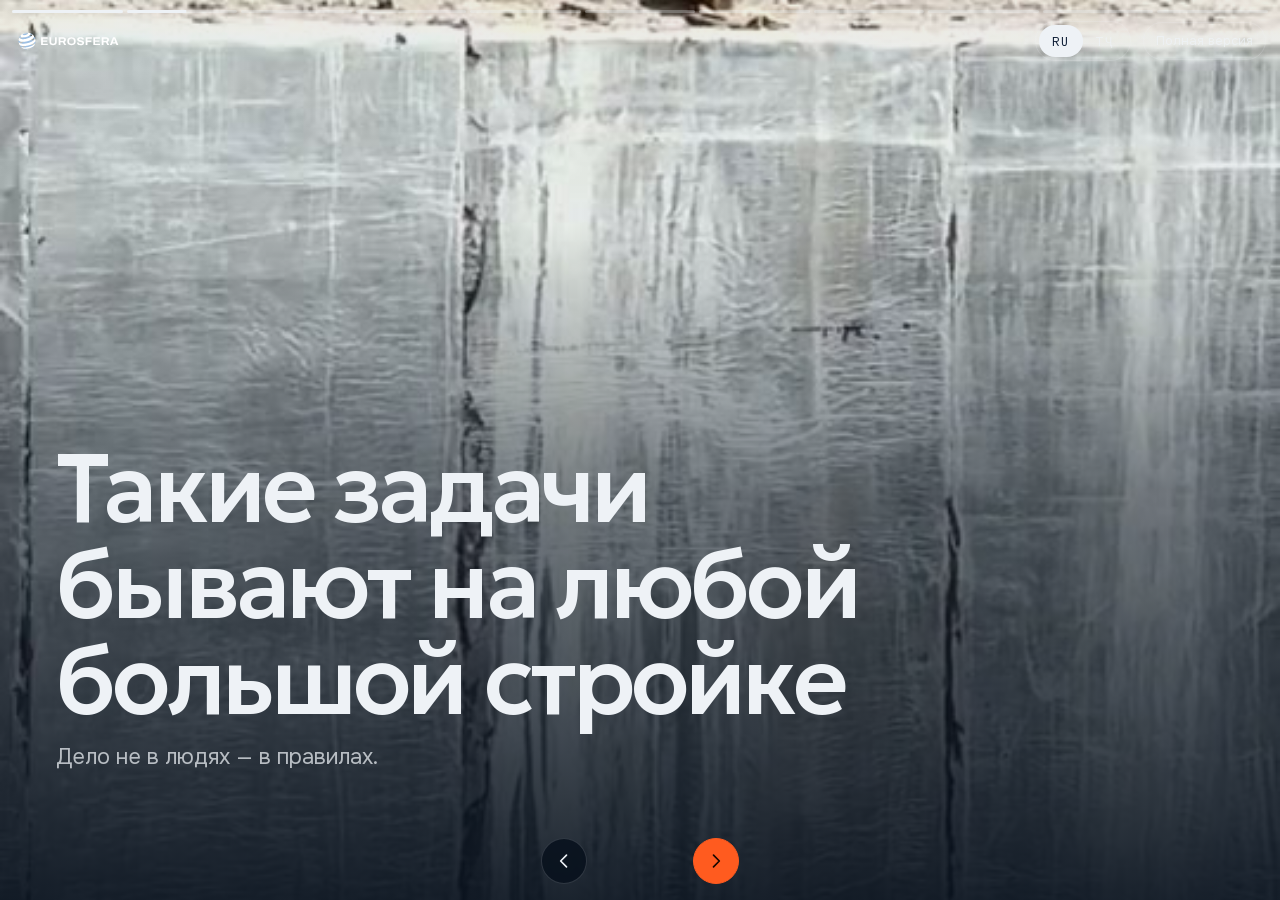
==== commit 5f6b04e8: "Главная-лестница: решения по узлам, комплекс по желанию; Telegram и WhatsApp на всех страницах - ind" ====
--- a/istorii.html
+++ b/istorii.html
@@ -3,12 +3,12 @@
 <head>
 <meta charset="utf-8">
 <meta name="viewport" content="width=device-width, initial-scale=1, viewport-fit=cover">
-<title>EUROSFERA для Sebiston Group — за 40 секунд</title>
+<title>EUROSFERA для Sebiston Group — сторис</title>
 <meta name="description" content="Предложение EUROSFERA для ГК «Sebiston Group»: целый отдел на ваших объектах — 30 000 € в месяц.">
 <meta name="robots" content="noindex, nofollow">
 <meta name="theme-color" content="#08111d">
 <meta property="og:type" content="website">
-<meta property="og:title" content="EUROSFERA для Sebiston Group — за 40 секунд">
+<meta property="og:title" content="EUROSFERA для Sebiston Group — сторис">
 <meta property="og:description" content="Достроим управление стройкой — этаж за этажом. Целый отдел на ваших объектах — 30 000 € в месяц.">
 <meta property="og:image" content="https://gagauz113.github.io/eurosfera-90/img/og.jpg">
 <meta property="og:image:width" content="1200"><meta property="og:image:height" content="630">
@@ -21,19 +21,19 @@
 (function(){var d=document.documentElement;d.classList.add('js');
 if(/[?&]lang=tj/.test(location.search)){d.setAttribute('data-lang','tg');d.lang='tg';}
 try{if(matchMedia('(prefers-reduced-motion: reduce)').matches)d.classList.add('reduce');}catch(e){}})();
-window.__titles={ru:["EUROSFERA для Sebiston Group — за 40 секунд",''],tg:["EUROSFERA барои Sebiston Group — дар 40 сония",'']};
+window.__titles={ru:["EUROSFERA для Sebiston Group — сторис",''],tg:["EUROSFERA барои Sebiston Group — сторис",'']};
 </script>
 </head>
 <body class="s-body">
 <canvas id="scene" aria-hidden="true"></canvas>
 <div class="scene-poster" aria-hidden="true"><img src="img/poster.jpg" alt="" width="1600" height="1000"></div>
 <header class="s-top">
-  <img src="img/logo-white.svg" alt="EUROSFERA" width="163" height="30">
+  <a href="index.html" data-keep-lang aria-label="EUROSFERA — на главную" data-tg-label="EUROSFERA — ба саҳифаи асосӣ"><img src="img/logo-white.svg" alt="EUROSFERA" width="163" height="30"></a>
   <div class="bar__lang" role="group" aria-label="Язык · Забон">
     <button type="button" data-set-lang="ru" aria-pressed="true">RU</button>
     <button type="button" data-set-lang="tg" aria-pressed="false" lang="tg">ТҶ</button>
   </div>
-  <a class="s-full" href="index.html" data-keep-lang><span class="ru">Полная версия</span><span class="tg" lang="tg">Версияи пурра</span></a>
+  <a class="s-full" href="kompleks.html" data-keep-lang><span class="ru">Полная версия</span><span class="tg" lang="tg">Версияи пурра</span></a>
 </header>
 <div class="b-bars" aria-hidden="true"></div>
 <button type="button" class="b-tap b-tap--prev" aria-label="Назад"></button>
@@ -41,36 +41,49 @@
 <nav class="b-nav"><button type="button" class="b-prev" aria-label="Назад"><svg viewBox="0 0 24 24"><path d="M15 5l-7 7 7 7"/></svg></button><span class="b-pause" aria-live="polite"></span><button type="button" class="b-next" aria-label="Вперёд"><svg viewBox="0 0 24 24"><path d="M9 5l7 7-7 7"/></svg></button></nav>
 <main class="b-stage">
 <section class="b-slide" data-scene="hero" data-dur="6">
-  <h2 class="b-title"><span class="ru">90 дней&nbsp;— и&nbsp;стройка работает как система</span><span class="tg" lang="tg">90 рӯз&nbsp;— ва&nbsp;сохтмон ҳамчун низом кор мекунад</span></h2>
-  
+  <h2 class="b-title"><span class="ru">Мы были на&nbsp;ваших объектах</span><span class="tg" lang="tg">Мо дар&nbsp;объектҳои шумо будем</span></h2>
+  <p class="b-text"><span class="ru">На&nbsp;каждую задачу&nbsp;— наш ответ. Наша цель&nbsp;— чтобы вы стали ещё сильнее на&nbsp;рынке.</span><span class="tg" lang="tg">Ба&nbsp;ҳар масъала&nbsp;— ҷавоби мо. Мақсади мо&nbsp;— боз ҳам қавитар шудани шумо дар&nbsp;бозор.</span></p>
 </section>
-<section class="b-slide" data-scene="about" data-dur="5.5"><div class="b-bg"><video muted loop playsinline preload="none" data-src="media/roof-shaft.mp4" poster="media/roof-shaft.jpg" aria-hidden="true"></video></div>
-  <h2 class="b-title"><span class="ru">Шахта на&nbsp;кровле без&nbsp;крышки</span><span class="tg" lang="tg">Шахтаи бом бе сарпӯш</span></h2>
-  <p class="b-text"><span class="ru">Закроем в&nbsp;первый день.</span><span class="tg" lang="tg">Дар&nbsp;рӯзи аввал мепӯшонем.</span></p>
+<section class="b-slide" data-scene="about" data-dur="5.5"><div class="b-bg"><video muted loop playsinline preload="none" data-src="media/found-foil.mp4" poster="media/found-foil-end.jpg" aria-hidden="true"></video></div>
+  <h2 class="b-title"><span class="ru">Такие задачи бывают на&nbsp;любой большой стройке</span><span class="tg" lang="tg">Чунин масъалаҳо дар&nbsp;ҳар сохтмони калон пеш меоянд</span></h2>
+  <p class="b-text"><span class="ru">Дело не&nbsp;в&nbsp;людях&nbsp;— в&nbsp;правилах.</span><span class="tg" lang="tg">Гап дар&nbsp;одамон нест&nbsp;— гап дар&nbsp;қоидаҳост.</span></p>
 </section>
-<section class="b-slide" data-scene="about" data-dur="5.5"><div class="b-bg"><video muted loop playsinline preload="none" data-src="media/found-foil.mp4" poster="media/found-foil.jpg" aria-hidden="true"></video></div>
-  <h2 class="b-title"><span class="ru">Фундамент −14 м на&nbsp;фольгоизоле</span><span class="tg" lang="tg">Таҳкурсӣ −14 м бо&nbsp;фолгоизол</span></h2>
-  <p class="b-text"><span class="ru">Подберём технологию под слабый грунт.</span><span class="tg" lang="tg">Технологияро барои хоки суст интихоб мекунем.</span></p>
+<section class="b-slide" data-scene="about" data-dur="5.5"><div class="b-bg"><video muted loop playsinline preload="none" data-src="media/found-patch.mp4" poster="media/found-patch.jpg" aria-hidden="true"></video></div>
+  <h2 class="b-title"><span class="ru">Подземная часть&nbsp;— до&nbsp;−14 м</span><span class="tg" lang="tg">Қисми зеризаминӣ&nbsp;— то&nbsp;−14 м</span></h2>
+  <p class="b-text"><span class="ru">Технологию уже думают менять&nbsp;— принесём инженерный расчёт.</span><span class="tg" lang="tg">Дар&nbsp;фикри иваз кардани технология ҳастанд&nbsp;— ҳисоби муҳандисӣ меорем.</span></p>
 </section>
-<section class="b-slide" data-scene="about" data-dur="5.5"><div class="b-bg"><video muted loop playsinline preload="none" data-src="media/roof-crumble.mp4" poster="media/roof-crumble.jpg" aria-hidden="true"></video></div>
-  <h2 class="b-title"><span class="ru">Стяжка крошится</span><span class="tg" lang="tg">Стяжка мерезад</span></h2>
-  <p class="b-text"><span class="ru">Сначала основание&nbsp;— потом гидроизоляция.</span><span class="tg" lang="tg">Аввал асос&nbsp;— баъд гидроизолятсия.</span></p>
+<section class="b-slide" data-scene="about" data-dur="5.5"><div class="b-bg"><video muted loop playsinline preload="none" data-src="media/deck-tape.mp4" poster="media/deck-tape-start.jpg" aria-hidden="true"></video></div>
+  <h2 class="b-title"><span class="ru">Кровля-парк: шов на&nbsp;временной ленте</span><span class="tg" lang="tg">Боғ дар&nbsp;бом: дарз бо&nbsp;тасмаи муваққатӣ</span></h2>
+  <p class="b-text"><span class="ru">Здесь будет парк. Даём проектное решение&nbsp;— пока узел открыт.</span><span class="tg" lang="tg">Дар&nbsp;ин ҷо боғ мешавад. Қарори лоиҳавиро медиҳем&nbsp;— то&nbsp;даме ки&nbsp;гиреҳ кушода аст.</span></p>
+</section>
+<section class="b-slide" data-scene="dalshe" data-dur="6">
+  <h2 class="b-title"><span class="ru">Не&nbsp;советы&nbsp;— целый отдел</span><span class="tg" lang="tg">На&nbsp;маслиҳат, балки шуъбаи пурра</span></h2>
+  <p class="b-text"><span class="ru">2–3&nbsp;— каждый день на&nbsp;площадке, 10&nbsp;— удалённо, по&nbsp;задачам.</span><span class="tg" lang="tg">2–3 нафар&nbsp;— ҳар рӯз дар&nbsp;майдон, 10 нафар&nbsp;— фосилавӣ, аз&nbsp;рӯи вазифаҳо.</span></p>
 </section>
 <section class="b-slide" data-scene="floors" data-dur="12">
-  <h2 class="b-title"><span class="ru">8 отделов&nbsp;— 8 этажей</span><span class="tg" lang="tg">8 шуъба&nbsp;— 8 ошёна</span></h2>
-  <p class="b-text"><span class="ru">Кран ставит их по&nbsp;одному.</span><span class="tg" lang="tg">Кран онҳоро як-як мегузорад.</span></p>
+  <h2 class="b-title"><span class="ru">Порядок&nbsp;— этаж за&nbsp;этажом</span><span class="tg" lang="tg">Тартиб&nbsp;— ошёна ба&nbsp;ошёна</span></h2>
+  <p class="b-text"><span class="ru">Каждый знает, что делать&nbsp;— на&nbsp;своём языке.</span><span class="tg" lang="tg">Ҳар кас медонад, ки&nbsp;чӣ кор кунад&nbsp;— бо&nbsp;забони худ.</span></p>
+</section>
+<section class="b-slide" data-scene="sheet" data-dur="6">
+  <h2 class="b-title"><span class="ru">Каждая заявка&nbsp;— в&nbsp;вашем телефоне</span><span class="tg" lang="tg">Ҳар дархост&nbsp;— дар&nbsp;телефони шумо</span></h2>
+  <p class="b-text"><span class="ru">Прораб говорит&nbsp;— бот проверяет&nbsp;— руководитель утверждает.</span><span class="tg" lang="tg">Прораб мегӯяд&nbsp;— бот месанҷад&nbsp;— роҳбар тасдиқ мекунад.</span></p>
+</section>
+<section class="b-slide" data-scene="sheet" data-dur="6">
+  <h2 class="b-title"><span class="ru">Прямые контракты с&nbsp;фабриками ЕС&nbsp;— через EUROSFERA</span><span class="tg" lang="tg">Шартномаҳои мустақим бо&nbsp;фабрикаҳои ИА&nbsp;— тавассути EUROSFERA</span></h2>
+  <p class="b-text"><span class="ru">Сначала срез: что вы покупаете, у&nbsp;кого и&nbsp;почём. Фабрика&nbsp;— там, где это выгоднее.</span><span class="tg" lang="tg">Аввал таҳлил: шумо чӣ мехаред, аз&nbsp;кӣ ва&nbsp;ба&nbsp;чанд. Фабрика&nbsp;— дар&nbsp;ҷое, ки&nbsp;фоиданоктар аст.</span></p>
 </section>
 <section class="b-slide b-slide--solid" data-scene="sheet" data-dur="7">
   <p class="b-title" style="color:var(--signal)"><span class="ru">30&nbsp;000&nbsp;€ в&nbsp;месяц</span><span class="tg" lang="tg">30&nbsp;000&nbsp;€ дар&nbsp;як&nbsp;моҳ</span></p>
-  <h2 class="b-title"><span class="ru">Целый отдел на&nbsp;ваших объектах</span><span class="tg" lang="tg">Як&nbsp;шуъбаи пурра дар&nbsp;объектҳои шумо</span></h2>
-  <p class="b-text"><span class="ru">Первый этап&nbsp;— 3 месяца.</span><span class="tg" lang="tg">Марҳилаи аввал&nbsp;— 3 моҳ.</span></p>
+  <h2 class="b-title"><span class="ru">Цена и&nbsp;ценность&nbsp;— разные вещи</span><span class="tg" lang="tg">Нарх ва&nbsp;қадр&nbsp;— ду&nbsp;чизи гуногун</span></h2>
+  <p class="b-text"><span class="ru">Первый этап&nbsp;— 3 месяца: ставим все 8 этажей. Дальше&nbsp;— помесячно, как решите вы.</span><span class="tg" lang="tg">Марҳилаи аввал&nbsp;— 3 моҳ: ҳар ҳашт ошёнаро ба&nbsp;роҳ мемонем. Минбаъд&nbsp;— моҳ ба&nbsp;моҳ, бо&nbsp;қарори худи шумо.</span></p>
 </section>
 <section class="b-slide" data-scene="final" data-dur="30">
   <h2 class="b-title"><span class="ru">Следующий шаг&nbsp;— встреча</span><span class="tg" lang="tg">Қадами навбатӣ&nbsp;— вохӯрӣ</span></h2>
-  
-  <div class="b-cta"><a class="btn" href="tel:+359892098460"><span><span class="ru">Позвонить</span><span class="tg" lang="tg">Занг задан</span></span><i aria-hidden="true"></i></a>
+  <p class="b-text"><span class="ru">На&nbsp;встрече покажем решение по&nbsp;шву на&nbsp;кровле и&nbsp;подземной части.</span><span class="tg" lang="tg">Дар&nbsp;вохӯрӣ роҳи ҳалро оид ба&nbsp;дарзи бом ва&nbsp;қисми зеризаминӣ нишон медиҳем.</span></p>
+  <div class="b-cta"><div class="dm"><a class="dm__tg" href="https://t.me/+48572472590" target="_blank" rel="noopener" aria-label="Написать Анатолию в Telegram" data-tg-label="Ба Анатолий дар Telegram нависед"><svg viewBox="0 0 24 24" aria-hidden="true"><path d="M9.04 15.3 8.7 20c.48 0 .69-.21.94-.46l2.26-2.16 4.68 3.43c.86.47 1.47.22 1.7-.79l3.07-14.4c.28-1.3-.47-1.82-1.31-1.5L1.97 11.2c-1.24.48-1.22 1.17-.21 1.48l4.62 1.44L17.1 7.4c.5-.33.96-.15.58.18Z"/></svg>Telegram</a><a class="dm__wa" href="https://wa.me/48572472590?text=%D0%97%D0%B4%D1%80%D0%B0%D0%B2%D1%81%D1%82%D0%B2%D1%83%D0%B9%D1%82%D0%B5%2C%20%D0%90%D0%BD%D0%B0%D1%82%D0%BE%D0%BB%D0%B8%D0%B9%21%20%D0%9F%D0%B8%D1%88%D1%83%20%D0%BF%D0%BE%20%D0%BF%D1%80%D0%B5%D0%B4%D0%BB%D0%BE%D0%B6%D0%B5%D0%BD%D0%B8%D1%8E%20EUROSFERA%20%D0%B4%D0%BB%D1%8F%20Sebiston." data-href-tg="https://wa.me/48572472590?text=%D0%90%D1%81%D1%81%D0%B0%D0%BB%D0%BE%D0%BC%D1%83%20%D0%B0%D0%BB%D0%B0%D0%B9%D0%BA%D1%83%D0%BC%2C%20%D0%90%D0%BD%D0%B0%D1%82%D0%BE%D0%BB%D0%B8%D0%B9%21%20%D0%94%D0%B0%D1%80%20%D0%B1%D0%BE%D1%80%D0%B0%D0%B8%20%D0%BF%D0%B5%D1%88%D0%BD%D0%B8%D2%B3%D0%BE%D0%B4%D0%B8%20EUROSFERA%20%D0%B1%D0%B0%D1%80%D0%BE%D0%B8%20Sebiston%20%D0%BC%D0%B5%D0%BD%D0%B0%D0%B2%D0%B8%D1%81%D0%B0%D0%BC." target="_blank" rel="noopener" aria-label="Написать Анатолию в WhatsApp" data-tg-label="Ба Анатолий дар WhatsApp нависед"><svg viewBox="0 0 24 24" aria-hidden="true"><path fill-rule="evenodd" d="M12 2a10 10 0 0 0-8.66 15L2 22l5.13-1.34A10 10 0 1 0 12 2Zm0 1.8a8.2 8.2 0 1 1-4.18 15.26l-.3-.18-3.04.8.81-2.97-.2-.31A8.2 8.2 0 0 1 12 3.8Z"/><path d="M8.6 7.2c-.2-.45-.4-.46-.6-.47h-.5a1 1 0 0 0-.72.34A3 3 0 0 0 5.83 9.3c0 1.32.96 2.6 1.1 2.78.13.18 1.86 2.98 4.6 4.06 2.28.9 2.74.72 3.24.67.5-.04 1.6-.65 1.82-1.28.23-.63.23-1.17.16-1.28-.07-.11-.25-.18-.52-.31l-1.82-.9c-.25-.09-.43-.13-.6.14l-.82 1.03c-.15.18-.3.2-.57.07a7.4 7.4 0 0 1-3.67-3.2c-.27-.47.27-.44.78-1.45.08-.18.04-.33-.02-.47L8.6 7.2Z"/></svg>WhatsApp</a></div>
+      <a class="link link--light" href="tel:+359892098460">+359 89 209 84 60</a>
       <a class="link link--light" href="mailto:sale@euro.s.bg">sale@euro.s.bg</a>
-      <a class="link link--light" href="index.html" data-keep-lang><span class="ru">Полная презентация</span><span class="tg" lang="tg">Презентатсияи пурра</span></a></div>
+      <a class="link link--light" href="kompleks.html" data-keep-lang><span class="ru">Полная презентация</span><span class="tg" lang="tg">Презентатсияи пурра</span></a></div>
 </section>
 <section class="b-slide a-center" data-scene="final" data-dur="9">
   <p class="a-verse" lang="tg" style="margin:0 auto">Биё, то қадри якдигар бидонем,<br>Ки то ногаҳ зи якдигар намонем.</p>
--- a/style.css
+++ b/style.css
@@ -459,6 +459,15 @@
 .contact__big{font:400 clamp(22px,2.2vw,32px)/1.25 var(--display);letter-spacing:-.02em;justify-self:end;background:linear-gradient(var(--signal),var(--signal)) 0 100%/100% 2px no-repeat;padding-bottom:2px;transition:color .25s}
 .contact__big:hover{color:var(--signal)}
 .contact__firm{margin-top:22px;color:var(--light-dim);text-transform:none;letter-spacing:.02em;font-size:12px}
+/* Написать лично: Telegram и WhatsApp — на всех страницах */
+.dm{display:flex;flex-wrap:wrap;gap:10px}
+.dm a{display:inline-flex;align-items:center;gap:10px;min-height:48px;padding:0 22px 0 16px;border-radius:999px;border:1px solid var(--light-rule);color:var(--light);font:500 16px/1.1 var(--text);transition:background .25s,border-color .25s,transform .2s var(--ease)}
+.dm a:hover{border-color:var(--light-dim)}
+.dm a:active{transform:scale(.97)}
+.dm svg{width:20px;height:20px;flex:none;fill:currentColor}
+.dm .dm__tg{background:var(--signal);border-color:var(--signal);color:#160802}
+.dm .dm__tg:hover{background:#ff7340;border-color:#ff7340}
+.contact .dm{justify-content:flex-end;margin-top:20px}
 .credits{margin-top:12px;font-size:12px;color:rgba(238,242,246,.5);max-width:60ch;margin-left:auto}
 .ch--final::before{content:"";position:absolute;inset:0;z-index:-1;pointer-events:none;background:linear-gradient(0deg,rgba(8,17,29,.92) 0%,rgba(8,17,29,0) 50%)}
 @media (max-width:900px){
@@ -468,6 +477,7 @@
   .contact__big{justify-self:start}
   .credits{margin-left:0}
   .contact__next{margin-left:0}
+  .contact .dm{justify-content:flex-start}
 }
 
 /* без движения */
--- a/short.css
+++ b/short.css
@@ -2,6 +2,7 @@
 .s-body{padding:0;overflow-x:clip}
 .s-top{position:fixed;top:0;left:0;right:0;z-index:40;display:flex;align-items:center;gap:12px;height:54px;padding:0 max(14px,env(safe-area-inset-right)) 0 max(14px,env(safe-area-inset-left));background:linear-gradient(180deg,rgba(8,17,29,.9),rgba(8,17,29,0))}
 .s-top img{height:20px;width:auto}
+.s-top > a:first-child{display:flex}
 .s-top .bar__lang{margin-left:auto}
 .s-full{font-size:13px;color:var(--light-dim);padding:8px 12px;border:1px solid var(--light-rule);border-radius:999px;white-space:nowrap}
 .s-full:hover{color:var(--light);border-color:var(--light-dim)}
@@ -75,7 +76,7 @@
 .c-lead{font-size:clamp(17px,1.6vw,21px);line-height:1.45;color:var(--light-dim);max-width:46ch}
 .c-cards{display:grid;grid-template-columns:repeat(3,minmax(0,1fr));gap:14px;margin-top:34px}
 .c-card{border-radius:16px;overflow:hidden;background:#101c2c}
-.c-card img{width:100%;aspect-ratio:4/5;object-fit:cover}
+.c-card img{width:100%;height:auto;aspect-ratio:4/5;object-fit:cover}
 .c-card p{padding:12px 14px 14px;font-size:15px;line-height:1.4}
 .c-card b{display:block;font:500 17px/1.2 var(--display);margin-bottom:4px}
 .c-get{margin-top:36px;padding:clamp(20px,3vw,32px);border-radius:18px;background:var(--paper);color:var(--ink);display:grid;grid-template-columns:minmax(0,1.2fr) minmax(0,1fr);gap:24px;align-items:center}
@@ -83,10 +84,18 @@
 .c-price{font:500 clamp(48px,7vw,92px)/.95 var(--display);letter-spacing:-.045em;color:var(--signal-ink)}
 .c-price small{display:block;font:400 15px/1.35 var(--text);letter-spacing:0;color:var(--dim);margin-top:8px}
 .c-actions{display:flex;flex-wrap:wrap;gap:14px 22px;align-items:center;margin-top:28px}
+.c-label{margin-top:34px;color:#ff8a5c}
+.c-label + .c-cards{margin-top:14px}
+.c-meet{margin-top:44px;font:500 clamp(28px,3.4vw,46px)/1.05 var(--display);letter-spacing:-.03em;max-width:18ch;text-wrap:balance}
+.c-meet + .c-lead{margin-top:12px}
+.c-more{margin-top:26px;display:grid;gap:6px;max-width:52ch}
+.c-more .link{justify-self:start}
+.c-more__t{font-size:14.5px;line-height:1.45;color:var(--light-dim)}
 @media (max-width:760px){
-  .c-cards{grid-template-columns:1fr 1fr 1fr;gap:8px}
-  .c-card p{padding:8px 9px 10px;font-size:12.5px}
-  .c-card b{font-size:13.5px}
+  .c-cards{grid-template-columns:1fr;gap:10px}
+  .c-card{display:grid;grid-template-columns:96px minmax(0,1fr);align-items:start}
+  .c-card p{padding:10px 12px 12px;font-size:14px}
+  .c-card b{font-size:15.5px}
   .c-get{grid-template-columns:1fr}
 }
 
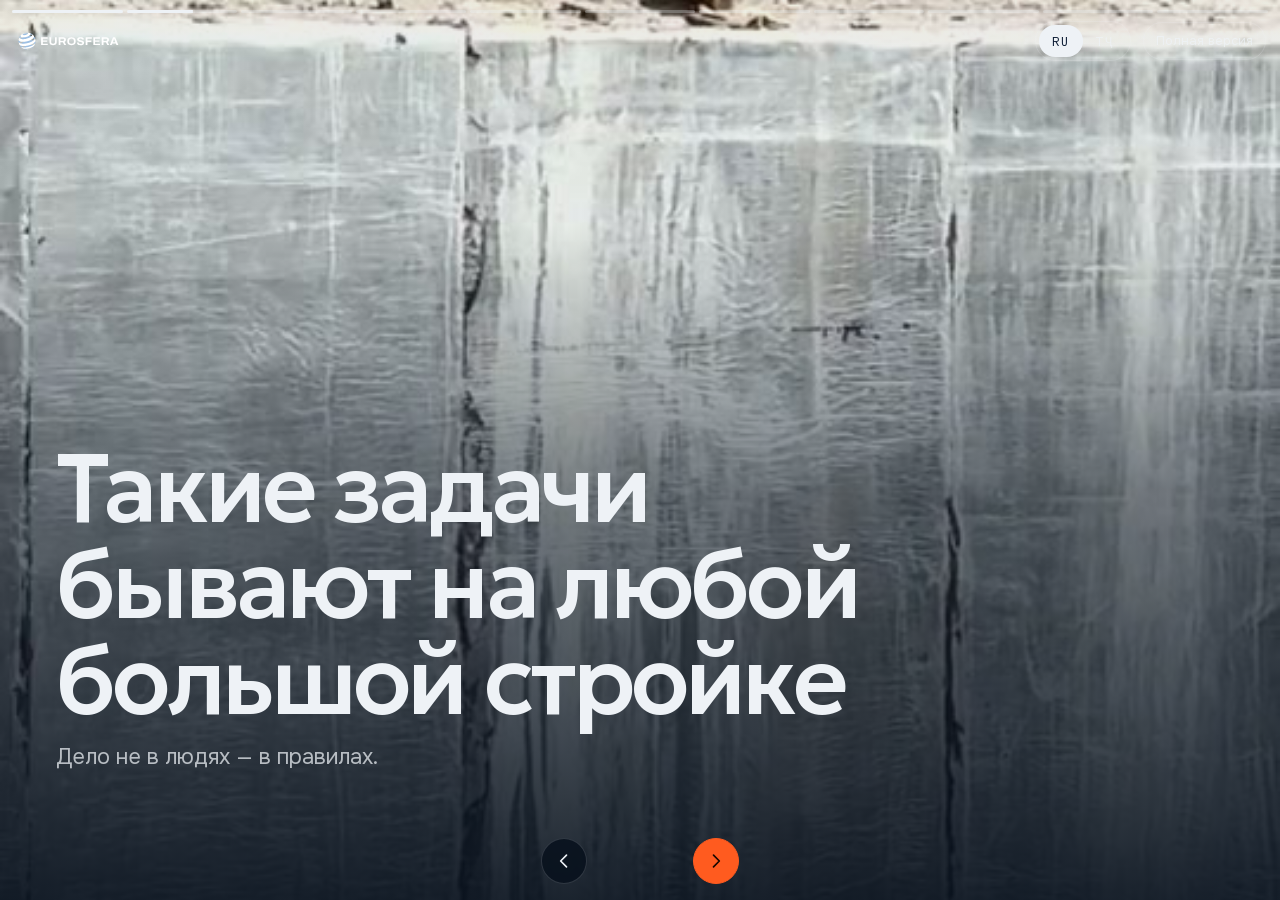
==== commit c153e299: "Главная: связь в шапке, обе ступени на любом телефоне, меньше повторов; мелочи по всем страницам - в" ====
--- a/istorii.html
+++ b/istorii.html
@@ -36,9 +36,9 @@
   <a class="s-full" href="kompleks.html" data-keep-lang><span class="ru">Полная версия</span><span class="tg" lang="tg">Версияи пурра</span></a>
 </header>
 <div class="b-bars" aria-hidden="true"></div>
-<button type="button" class="b-tap b-tap--prev" aria-label="Назад"></button>
-<button type="button" class="b-tap b-tap--next" aria-label="Вперёд"></button>
-<nav class="b-nav"><button type="button" class="b-prev" aria-label="Назад"><svg viewBox="0 0 24 24"><path d="M15 5l-7 7 7 7"/></svg></button><span class="b-pause" aria-live="polite"></span><button type="button" class="b-next" aria-label="Вперёд"><svg viewBox="0 0 24 24"><path d="M9 5l7 7-7 7"/></svg></button></nav>
+<button type="button" class="b-tap b-tap--prev" aria-label="Назад" data-tg-label="Ба қафо"></button>
+<button type="button" class="b-tap b-tap--next" aria-label="Вперёд" data-tg-label="Ба пеш"></button>
+<nav class="b-nav"><button type="button" class="b-prev" aria-label="Назад" data-tg-label="Ба қафо"><svg viewBox="0 0 24 24"><path d="M15 5l-7 7 7 7"/></svg></button><span class="b-pause" aria-live="polite"></span><button type="button" class="b-next" aria-label="Вперёд" data-tg-label="Ба пеш"><svg viewBox="0 0 24 24"><path d="M9 5l7 7-7 7"/></svg></button></nav>
 <main class="b-stage">
 <section class="b-slide" data-scene="hero" data-dur="6">
   <h2 class="b-title"><span class="ru">Мы были на&nbsp;ваших объектах</span><span class="tg" lang="tg">Мо дар&nbsp;объектҳои шумо будем</span></h2>
--- a/style.css
+++ b/style.css
@@ -56,6 +56,7 @@
 ::-webkit-scrollbar{width:10px;height:10px}
 ::-webkit-scrollbar-track{background:var(--night)}
 ::-webkit-scrollbar-thumb{background:#24364f;border-radius:10px;border:2px solid var(--night)}
+.nw{white-space:nowrap}
 .mono{font:400 12.5px/1.45 var(--mono);letter-spacing:.05em;text-transform:uppercase}
 .skip{position:fixed;left:-999px;top:8px;z-index:99;background:var(--paper);color:var(--ink);padding:10px 14px;border-radius:8px}
 .skip:focus{left:16px}
